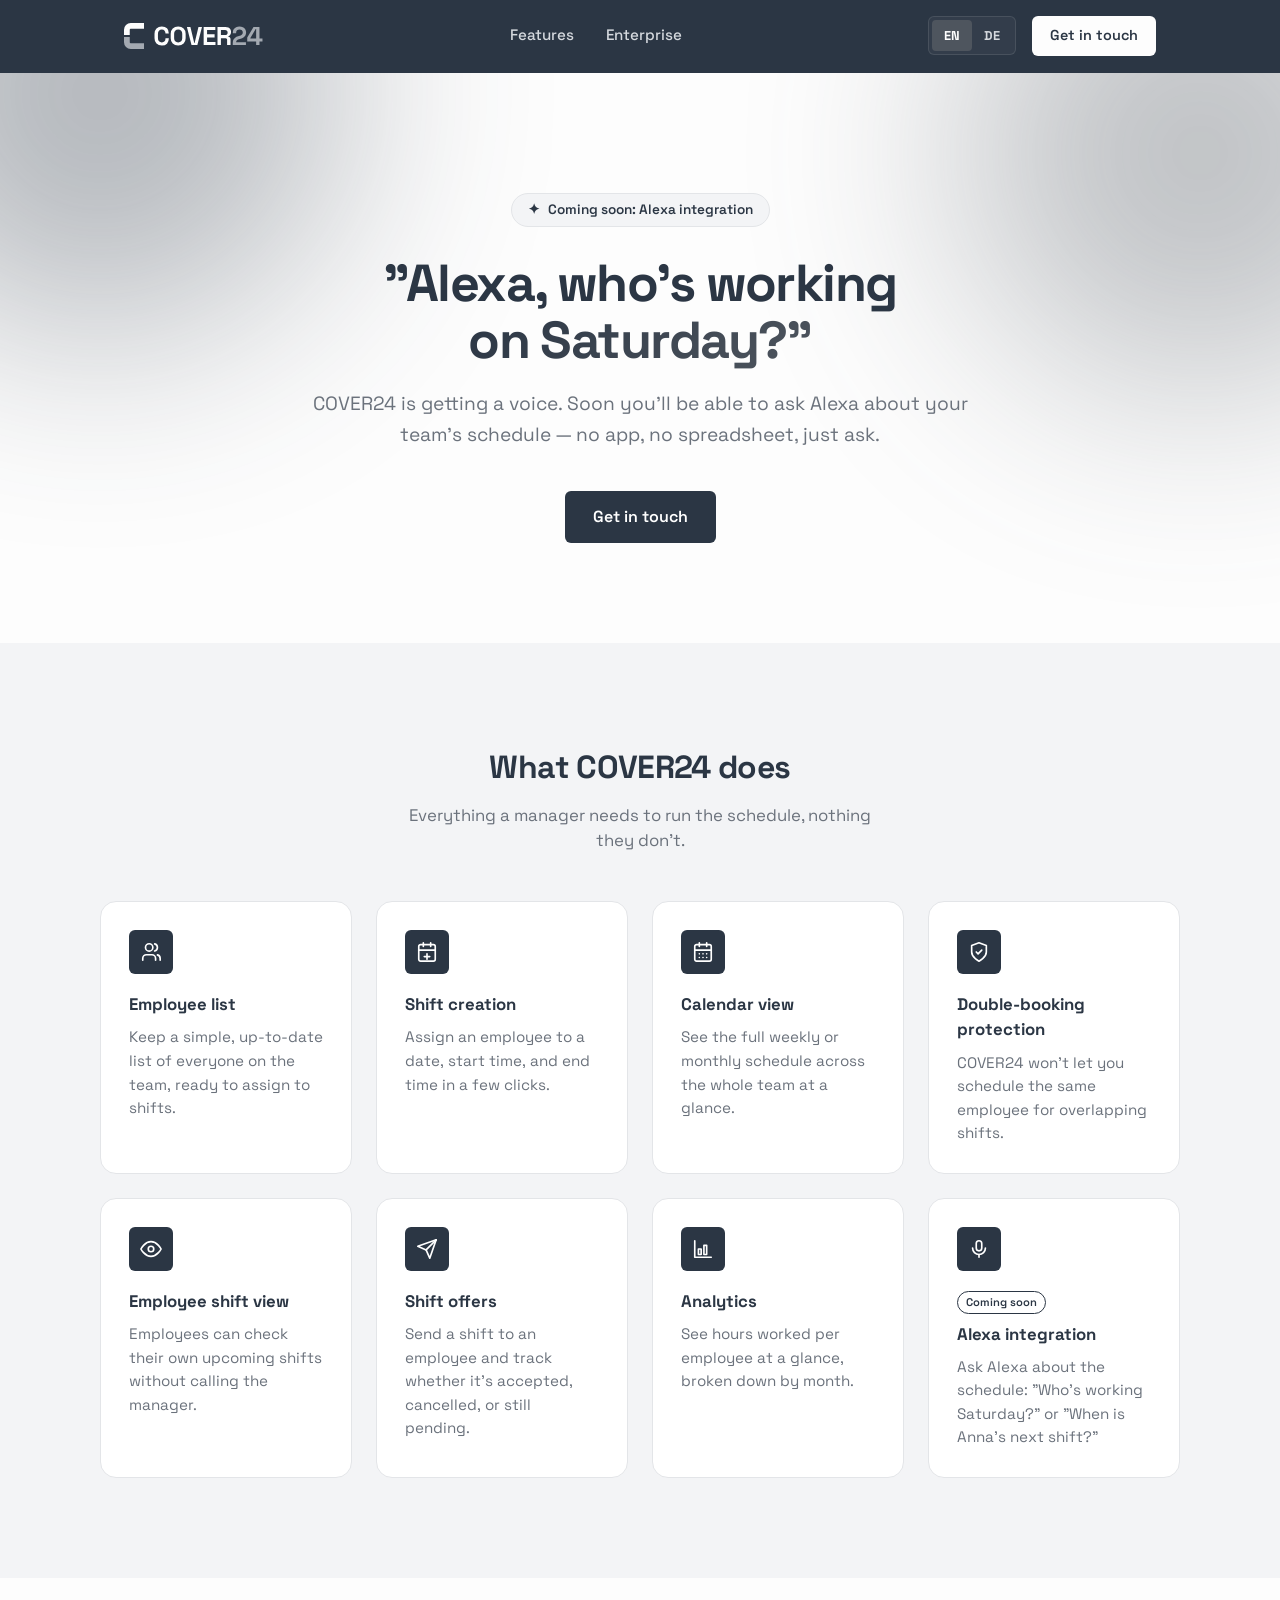
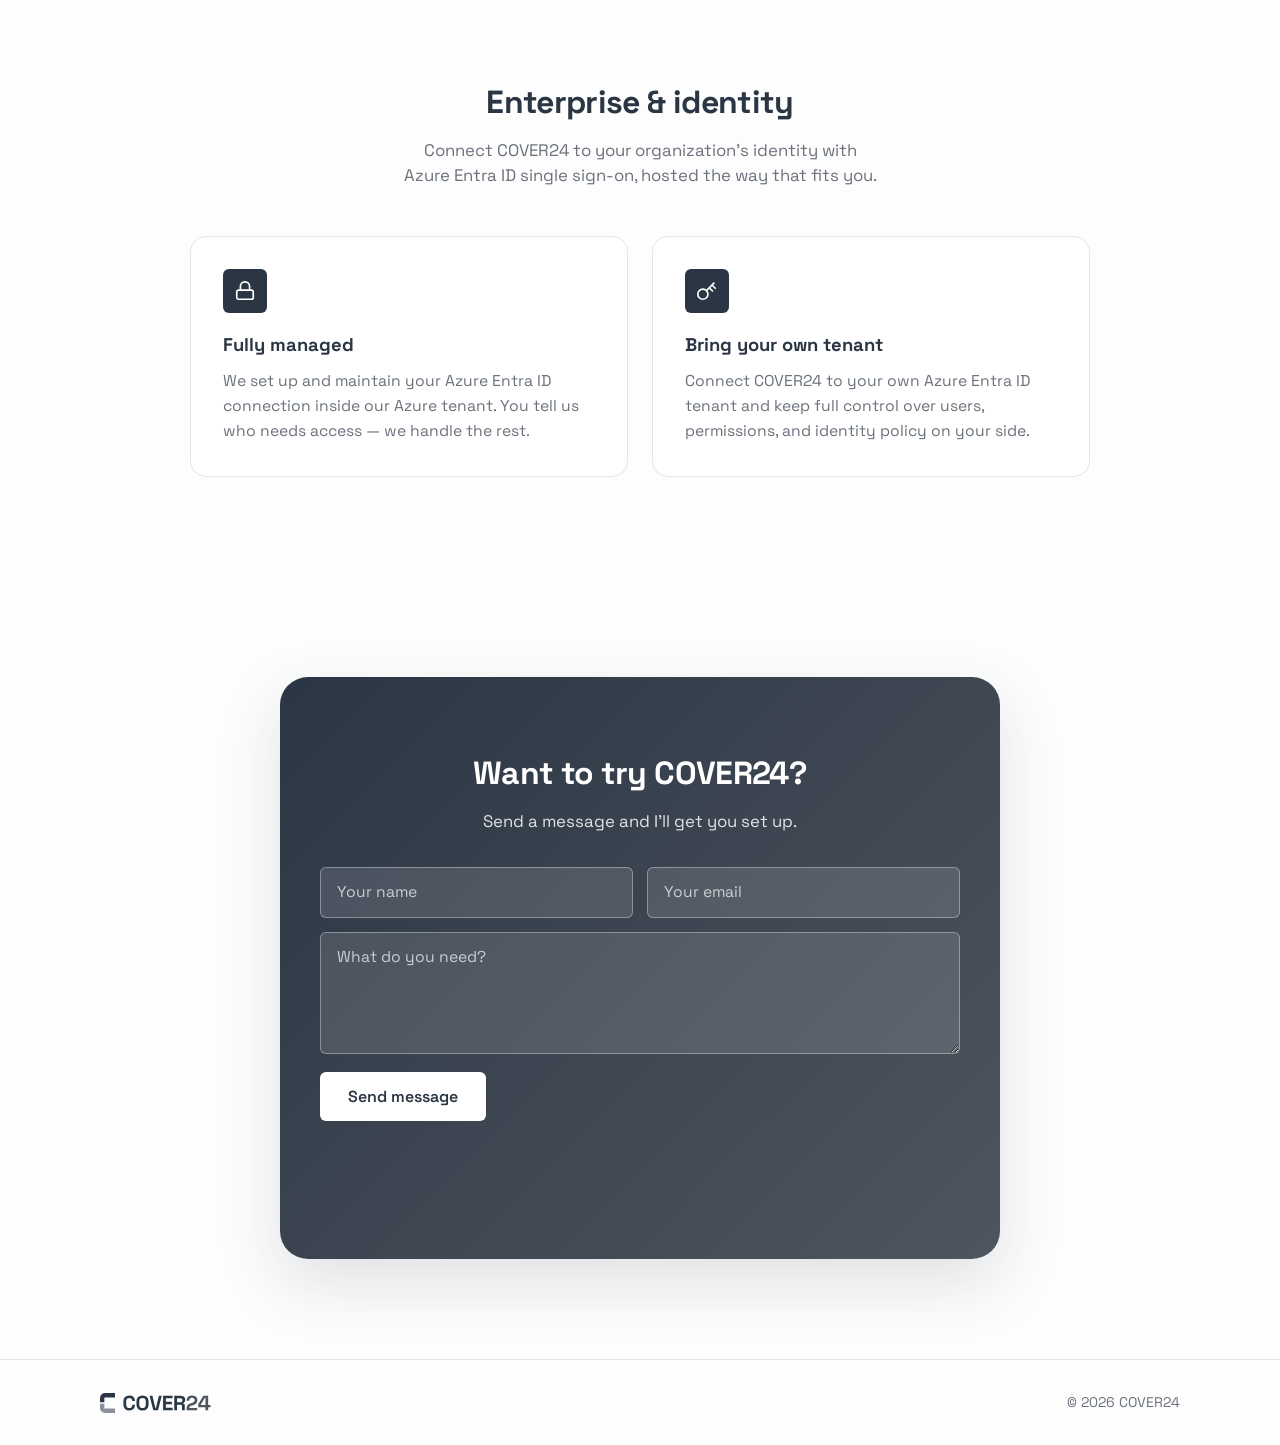
==== marketing/index.html @ 0188d280 "Refactor project name from "Cover24" to "COVER24" across documentation and marketing assets for cons" ====
<!DOCTYPE html>
<html lang="en">
<head>
  <meta charset="UTF-8" />
  <meta name="viewport" content="width=device-width, initial-scale=1.0" />
  <title>COVER24 — Simple Shift Scheduling</title>
  <meta name="description" content="COVER24 is a simple shift scheduling app for managers and their teams. Build the schedule, avoid double-bookings, and let employees see their shifts." />
  <link rel="preconnect" href="https://fonts.googleapis.com" />
  <link rel="preconnect" href="https://fonts.gstatic.com" crossorigin />
  <link href="https://fonts.googleapis.com/css2?family=Space+Grotesk:wght@400;500;600;700&display=swap" rel="stylesheet" />
  <link rel="stylesheet" href="styles.css" />
  <link rel="icon" type="image/svg+xml" href="cover24-c-tile.svg" />
</head>
<body>

  <header class="nav" id="nav">
    <div class="nav-inner">
      <span class="logo">
        <img src="cover24-c-light.svg" alt="" class="logo-mark" />
        <img src="cover24-wordmark-light.svg" alt="COVER24 logo" class="logo-img logo-full" />
      </span>
      <nav class="nav-links">
        <a class="nav-link" href="#features" data-i18n="nav_features">Features</a>
        <a class="nav-link" href="#enterprise" data-i18n="nav_enterprise">Enterprise</a>
      </nav>
      <div class="nav-right">
        <div class="lang-switch" role="group" aria-label="Language">
          <button type="button" class="lang-btn" data-lang="en">EN</button>
          <button type="button" class="lang-btn" data-lang="de">DE</button>
        </div>
        <a class="nav-cta" href="#contact" data-i18n="nav_cta">Get in touch</a>
      </div>
      <button type="button" class="menu-toggle" id="menu-toggle" aria-label="Open menu" aria-controls="side-nav" aria-expanded="false">
        <svg viewBox="0 0 24 24" fill="none" stroke-width="2" stroke-linecap="round"><path d="M4 7h16M4 12h16M4 17h16"/></svg>
      </button>
    </div>
  </header>

  <div class="side-nav-backdrop" id="side-nav-backdrop" hidden></div>
  <aside class="side-nav" id="side-nav" aria-label="Menu" aria-hidden="true">
    <div class="side-nav-header">
      <span class="logo">
        <img src="cover24-c-light.svg" alt="" class="logo-mark" />
        <img src="cover24-wordmark-light.svg" alt="COVER24" class="side-nav-logo" />
      </span>
      <button type="button" class="menu-close" id="menu-close" aria-label="Close menu">
        <svg viewBox="0 0 24 24" fill="none" stroke-width="2" stroke-linecap="round"><path d="M6 6l12 12M18 6L6 18"/></svg>
      </button>
    </div>
    <nav class="side-nav-links">
      <a class="side-nav-link" href="#features" data-i18n="nav_features">Features</a>
      <a class="side-nav-link" href="#enterprise" data-i18n="nav_enterprise">Enterprise</a>
    </nav>
    <div class="side-nav-footer">
      <div class="lang-switch" role="group" aria-label="Language">
        <button type="button" class="lang-btn" data-lang="en">EN</button>
        <button type="button" class="lang-btn" data-lang="de">DE</button>
      </div>
      <a class="nav-cta side-nav-cta" href="#contact" data-i18n="nav_cta">Get in touch</a>
    </div>
  </aside>

  <main>
    <section class="hero">
      <div class="hero-inner">
        <span class="eyebrow">✦ <span data-i18n="eyebrow">Coming soon: Alexa integration</span></span>
        <h1>
          <span data-i18n="hero_title_line1">"Alexa, who's working</span><br />
          <span class="hero-gradient-text" data-i18n="hero_title_line2">on Saturday?"</span>
        </h1>
        <p class="hero-sub" data-i18n="hero_sub">
          COVER24 is getting a voice. Soon you'll be able to ask Alexa about your
          team's schedule — no app, no spreadsheet, just ask.
        </p>
        <div class="hero-actions">
          <a class="btn-primary" href="#contact" data-i18n="hero_cta_primary">Get in touch</a>
        </div>
      </div>
    </section>

    <section class="features" id="features">
      <div class="features-inner">
        <h2 data-i18n="features_title">What COVER24 does</h2>
        <p class="section-sub" data-i18n="features_sub">Everything a manager needs to run the schedule, nothing they don't.</p>
        <div class="feature-grid">
          <div class="feature-card">
            <div class="feature-icon">
              <svg viewBox="0 0 24 24" fill="none" stroke-width="1.8" stroke-linecap="round" stroke-linejoin="round"><path d="M17 21v-2a4 4 0 0 0-4-4H7a4 4 0 0 0-4 4v2"/><circle cx="10" cy="7" r="4"/><path d="M22 21v-2a4 4 0 0 0-3-3.87"/><path d="M16 3.13a4 4 0 0 1 0 7.75"/></svg>
            </div>
            <h3 data-i18n="feature1_title">Employee list</h3>
            <p data-i18n="feature1_desc">Keep a simple, up-to-date list of everyone on the team, ready to assign to shifts.</p>
          </div>
          <div class="feature-card">
            <div class="feature-icon">
              <svg viewBox="0 0 24 24" fill="none" stroke-width="1.8" stroke-linecap="round" stroke-linejoin="round"><rect x="3" y="4" width="18" height="18" rx="2"/><path d="M16 2v4M8 2v4M3 10h18M12 14v6M9 17h6"/></svg>
            </div>
            <h3 data-i18n="feature2_title">Shift creation</h3>
            <p data-i18n="feature2_desc">Assign an employee to a date, start time, and end time in a few clicks.</p>
          </div>
          <div class="feature-card">
            <div class="feature-icon">
              <svg viewBox="0 0 24 24" fill="none" stroke-width="1.8" stroke-linecap="round" stroke-linejoin="round"><rect x="3" y="4" width="18" height="18" rx="2"/><path d="M16 2v4M8 2v4M3 10h18M8 14h.01M12 14h.01M16 14h.01M8 18h.01M12 18h.01M16 18h.01"/></svg>
            </div>
            <h3 data-i18n="feature3_title">Calendar view</h3>
            <p data-i18n="feature3_desc">See the full weekly or monthly schedule across the whole team at a glance.</p>
          </div>
          <div class="feature-card">
            <div class="feature-icon">
              <svg viewBox="0 0 24 24" fill="none" stroke-width="1.8" stroke-linecap="round" stroke-linejoin="round"><path d="M12 22s8-4 8-10V5l-8-3-8 3v7c0 6 8 10 8 10Z"/><path d="m9 12 2 2 4-4"/></svg>
            </div>
            <h3 data-i18n="feature4_title">Double-booking protection</h3>
            <p data-i18n="feature4_desc">COVER24 won't let you schedule the same employee for overlapping shifts.</p>
          </div>
          <div class="feature-card">
            <div class="feature-icon">
              <svg viewBox="0 0 24 24" fill="none" stroke-width="1.8" stroke-linecap="round" stroke-linejoin="round"><path d="M1 12s4-8 11-8 11 8 11 8-4 8-11 8-11-8-11-8Z"/><circle cx="12" cy="12" r="3"/></svg>
            </div>
            <h3 data-i18n="feature5_title">Employee shift view</h3>
            <p data-i18n="feature5_desc">Employees can check their own upcoming shifts without calling the manager.</p>
          </div>
          <div class="feature-card">
            <div class="feature-icon">
              <svg viewBox="0 0 24 24" fill="none" stroke-width="1.8" stroke-linecap="round" stroke-linejoin="round"><path d="m22 2-7 20-4-9-9-4Z"/><path d="M22 2 11 13"/></svg>
            </div>
            <h3 data-i18n="feature6_title">Shift offers</h3>
            <p data-i18n="feature6_desc">Send a shift to an employee and track whether it's accepted, cancelled, or still pending.</p>
          </div>
          <div class="feature-card">
            <div class="feature-icon">
              <svg viewBox="0 0 24 24" fill="none" stroke-width="1.8" stroke-linecap="round" stroke-linejoin="round"><path d="M3 3v18h18"/><rect x="7" y="12" width="3" height="6"/><rect x="13" y="8" width="3" height="10"/><rect x="19" y="5" width="0" height="13"/></svg>
            </div>
            <h3 data-i18n="feature7_title">Analytics</h3>
            <p data-i18n="feature7_desc">See hours worked per employee at a glance, broken down by month.</p>
          </div>
          <div class="feature-card">
            <div class="feature-icon">
              <svg viewBox="0 0 24 24" fill="none" stroke-width="1.8" stroke-linecap="round" stroke-linejoin="round"><rect x="9" y="3" width="6" height="11" rx="3"/><path d="M5 11a7 7 0 0 0 14 0"/><path d="M12 18v3"/></svg>
            </div>
            <span class="feature-tag" data-i18n="feature_tag_soon">Coming soon</span>
            <h3 data-i18n="feature8_title">Alexa integration</h3>
            <p data-i18n="feature8_desc">Ask Alexa about the schedule: "Who's working Saturday?" or "When is Anna's next shift?"</p>
          </div>
        </div>
      </div>
    </section>

    <section class="enterprise" id="enterprise">
      <div class="enterprise-inner">
        <h2 data-i18n="enterprise_title">Enterprise & identity</h2>
        <p class="section-sub" data-i18n="enterprise_sub">Connect COVER24 to your organization's identity with Azure Entra ID single sign-on, hosted the way that fits you.</p>
        <div class="enterprise-grid">
          <div class="enterprise-card">
            <div class="feature-icon">
              <svg viewBox="0 0 24 24" fill="none" stroke-width="1.8" stroke-linecap="round" stroke-linejoin="round"><rect x="3" y="11" width="18" height="10" rx="2"/><path d="M7 11V7a5 5 0 0 1 10 0v4"/></svg>
            </div>
            <h3 data-i18n="enterprise1_title">Fully managed</h3>
            <p data-i18n="enterprise1_desc">We set up and maintain your Azure Entra ID connection inside our Azure tenant. You tell us who needs access — we handle the rest.</p>
          </div>
          <div class="enterprise-card">
            <div class="feature-icon">
              <svg viewBox="0 0 24 24" fill="none" stroke-width="1.8" stroke-linecap="round" stroke-linejoin="round"><circle cx="7.5" cy="15.5" r="5.5"/><path d="m11.5 11.5 8-8M15 9l3 3M18 6l3 3"/></svg>
            </div>
            <h3 data-i18n="enterprise2_title">Bring your own tenant</h3>
            <p data-i18n="enterprise2_desc">Connect COVER24 to your own Azure Entra ID tenant and keep full control over users, permissions, and identity policy on your side.</p>
          </div>
        </div>
      </div>
    </section>

    <section class="cta" id="contact">
      <div class="cta-inner">
        <h2 data-i18n="cta_title">Want to try COVER24?</h2>
        <p data-i18n="cta_sub">Send a message and I'll get you set up.</p>
        <form class="contact-form" id="contact-form" action="https://formspree.io/f/YOUR_FORM_ID" method="POST">
          <div class="form-row">
            <input type="text" name="name" data-i18n-placeholder="name_placeholder" placeholder="Your name" required />
            <input type="email" name="email" data-i18n-placeholder="email_placeholder" placeholder="Your email" required />
          </div>
          <textarea name="message" data-i18n-placeholder="message_placeholder" placeholder="What do you need?" rows="4" required></textarea>
          <input type="text" name="_gotcha" style="display:none" tabindex="-1" autocomplete="off" />
          <button type="submit" class="btn-primary" data-i18n="form_submit">Send message</button>
          <p class="form-status" id="form-status" role="status"></p>
        </form>
      </div>
    </section>
  </main>

  <footer class="footer">
    <div class="footer-inner">
      <span class="footer-logo"><img src="cover24-c-dark.svg" alt="" class="logo-mark" /><img src="cover24-wordmark.svg" alt="COVER24" /></span>
      <span>&copy; 2026 COVER24</span>
    </div>
  </footer>

  <script>
    const translations = {
      en: {
        eyebrow: "Coming soon: Alexa integration",
        nav_features: "Features",
        nav_enterprise: "Enterprise",
        nav_cta: "Get in touch",
        hero_title_line1: "\"Alexa, who's working",
        hero_title_line2: "on Saturday?\"",
        hero_sub: "COVER24 is getting a voice. Soon you'll be able to ask Alexa about your team's schedule — no app, no spreadsheet, just ask.",
        hero_cta_primary: "Get in touch",
        features_title: "What COVER24 does",
        features_sub: "Everything a manager needs to run the schedule, nothing they don't.",
        feature1_title: "Employee list",
        feature1_desc: "Keep a simple, up-to-date list of everyone on the team, ready to assign to shifts.",
        feature2_title: "Shift creation",
        feature2_desc: "Assign an employee to a date, start time, and end time in a few clicks.",
        feature3_title: "Calendar view",
        feature3_desc: "See the full weekly or monthly schedule across the whole team at a glance.",
        feature4_title: "Double-booking protection",
        feature4_desc: "COVER24 won't let you schedule the same employee for overlapping shifts.",
        feature5_title: "Employee shift view",
        feature5_desc: "Employees can check their own upcoming shifts without calling the manager.",
        feature6_title: "Shift offers",
        feature6_desc: "Send a shift to an employee and track whether it's accepted, cancelled, or still pending.",
        feature7_title: "Analytics",
        feature7_desc: "See hours worked per employee at a glance, broken down by month.",
        feature8_title: "Alexa integration",
        feature8_desc: "Ask Alexa about the schedule: \"Who's working Saturday?\" or \"When is Anna's next shift?\"",
        feature_tag_soon: "Coming soon",
        enterprise_title: "Enterprise & identity",
        enterprise_sub: "Connect COVER24 to your organization's identity with Azure Entra ID single sign-on, hosted the way that fits you.",
        enterprise1_title: "Fully managed",
        enterprise1_desc: "We set up and maintain your Azure Entra ID connection inside our Azure tenant. You tell us who needs access — we handle the rest.",
        enterprise2_title: "Bring your own tenant",
        enterprise2_desc: "Connect COVER24 to your own Azure Entra ID tenant and keep full control over users, permissions, and identity policy on your side.",
        cta_title: "Want to try COVER24?",
        cta_sub: "Send a message and I'll get you set up.",
        name_placeholder: "Your name",
        email_placeholder: "Your email",
        message_placeholder: "What do you need?",
        form_submit: "Send message",
        form_sending: "Sending…",
        form_thanks: "Thanks! I'll get back to you soon.",
        form_error: "Something went wrong — please email ulrichroessler@yahoo.com directly.",
      },
      de: {
        eyebrow: "Demnächst: Alexa-Integration",
        nav_features: "Funktionen",
        nav_enterprise: "Unternehmen",
        nav_cta: "Kontakt aufnehmen",
        hero_title_line1: "„Alexa, wer arbeitet",
        hero_title_line2: "am Samstag?“",
        hero_sub: "COVER24 bekommt eine Stimme. Bald kannst du Alexa einfach nach dem Dienstplan deines Teams fragen – ohne App, ohne Tabelle.",
        hero_cta_primary: "Kontakt aufnehmen",
        features_title: "Was COVER24 kann",
        features_sub: "Alles, was ein Manager für die Planung braucht, nicht mehr.",
        feature1_title: "Mitarbeiterliste",
        feature1_desc: "Eine einfache, aktuelle Liste aller Teammitglieder, bereit für die Schichtzuweisung.",
        feature2_title: "Schichten erstellen",
        feature2_desc: "Mitarbeitende in wenigen Klicks einem Datum sowie einer Start- und Endzeit zuweisen.",
        feature3_title: "Kalenderansicht",
        feature3_desc: "Den gesamten Wochen- oder Monatsplan für das ganze Team auf einen Blick sehen.",
        feature4_title: "Schutz vor Doppelbuchung",
        feature4_desc: "COVER24 verhindert, dass dieselbe Person für sich überschneidende Schichten eingeplant wird.",
        feature5_title: "Schichtansicht für Mitarbeitende",
        feature5_desc: "Mitarbeitende sehen ihre eigenen anstehenden Schichten, ohne beim Manager nachzufragen.",
        feature6_title: "Schichtangebote",
        feature6_desc: "Eine Schicht an eine Mitarbeiterin oder einen Mitarbeiter senden und den Status verfolgen: angenommen, storniert oder offen.",
        feature7_title: "Auswertungen",
        feature7_desc: "Geleistete Stunden pro Mitarbeitendem auf einen Blick, aufgeschlüsselt nach Monat.",
        feature8_title: "Alexa-Integration",
        feature8_desc: "Frag Alexa nach dem Dienstplan: „Wer arbeitet am Samstag?“ oder „Wann ist Annas nächste Schicht?“",
        feature_tag_soon: "Demnächst",
        enterprise_title: "Unternehmen & Identität",
        enterprise_sub: "COVER24 per Azure Entra ID Single Sign-on mit der Identität Ihres Unternehmens verbinden — gehostet, wie es zu Ihnen passt.",
        enterprise1_title: "Vollständig verwaltet",
        enterprise1_desc: "Wir richten Ihre Azure-Entra-ID-Verbindung in unserem Azure-Tenant ein und pflegen sie. Sie sagen uns, wer Zugriff braucht — wir übernehmen den Rest.",
        enterprise2_title: "Eigenen Tenant nutzen",
        enterprise2_desc: "COVER24 mit Ihrem eigenen Azure-Entra-ID-Tenant verbinden und die volle Kontrolle über Benutzer, Berechtigungen und Identitätsrichtlinien behalten.",
        cta_title: "COVER24 ausprobieren?",
        cta_sub: "Schreiben Sie eine Nachricht, ich melde mich bei Ihnen.",
        name_placeholder: "Ihr Name",
        email_placeholder: "Ihre E-Mail-Adresse",
        message_placeholder: "Was benötigen Sie?",
        form_submit: "Nachricht senden",
        form_sending: "Wird gesendet…",
        form_thanks: "Danke! Ich melde mich bald bei Ihnen.",
        form_error: "Etwas ist schiefgelaufen — bitte schreiben Sie direkt an ulrichroessler@yahoo.com.",
      },
    };

    let currentLang = localStorage.getItem('cover24-lang') || (navigator.language.startsWith('de') ? 'de' : 'en');

    function applyLanguage(lang) {
      currentLang = lang;
      document.documentElement.lang = lang;
      localStorage.setItem('cover24-lang', lang);

      document.querySelectorAll('[data-i18n]').forEach((el) => {
        const key = el.getAttribute('data-i18n');
        if (translations[lang][key] !== undefined) {
          el.textContent = translations[lang][key];
        }
      });

      document.querySelectorAll('[data-i18n-placeholder]').forEach((el) => {
        const key = el.getAttribute('data-i18n-placeholder');
        if (translations[lang][key] !== undefined) {
          el.setAttribute('placeholder', translations[lang][key]);
        }
      });

      document.querySelectorAll('.lang-btn').forEach((btn) => {
        btn.classList.toggle('active', btn.getAttribute('data-lang') === lang);
      });

      formStatus.textContent = '';
    }

    document.querySelectorAll('.lang-btn').forEach((btn) => {
      btn.addEventListener('click', () => applyLanguage(btn.getAttribute('data-lang')));
    });

    const contactForm = document.getElementById('contact-form');
    const formStatus = document.getElementById('form-status');
    contactForm.addEventListener('submit', async (e) => {
      e.preventDefault();
      formStatus.textContent = translations[currentLang].form_sending;
      try {
        const response = await fetch(contactForm.action, {
          method: 'POST',
          body: new FormData(contactForm),
          headers: { Accept: 'application/json' },
        });
        if (response.ok) {
          formStatus.textContent = translations[currentLang].form_thanks;
          contactForm.reset();
        } else {
          formStatus.textContent = translations[currentLang].form_error;
        }
      } catch (err) {
        formStatus.textContent = translations[currentLang].form_error;
      }
    });

    const menuToggle = document.getElementById('menu-toggle');
    const sideNav = document.getElementById('side-nav');
    const sideNavBackdrop = document.getElementById('side-nav-backdrop');

    function setMenuOpen(open) {
      sideNav.classList.toggle('open', open);
      sideNav.setAttribute('aria-hidden', String(!open));
      sideNavBackdrop.hidden = !open;
      menuToggle.setAttribute('aria-expanded', String(open));
      document.body.classList.toggle('menu-open', open);
    }

    menuToggle.addEventListener('click', () => setMenuOpen(true));
    document.getElementById('menu-close').addEventListener('click', () => setMenuOpen(false));
    sideNavBackdrop.addEventListener('click', () => setMenuOpen(false));
    sideNav.querySelectorAll('a').forEach((link) => link.addEventListener('click', () => setMenuOpen(false)));
    document.addEventListener('keydown', (e) => {
      if (e.key === 'Escape') setMenuOpen(false);
    });
    window.matchMedia('(min-width: 641px)').addEventListener('change', (e) => {
      if (e.matches) setMenuOpen(false);
    });

    const nav = document.getElementById('nav');
    window.addEventListener('scroll', () => {
      nav.classList.toggle('scrolled', window.scrollY > 8);
    }, { passive: true });

    const revealTargets = document.querySelectorAll('.feature-card');
    if ('IntersectionObserver' in window) {
      const observer = new IntersectionObserver((entries) => {
        entries.forEach((entry) => {
          if (entry.isIntersecting) {
            entry.target.classList.add('in-view');
            observer.unobserve(entry.target);
          }
        });
      }, { threshold: 0.15 });
      revealTargets.forEach((el) => observer.observe(el));
    } else {
      revealTargets.forEach((el) => el.classList.add('in-view'));
    }

    applyLanguage(currentLang);
  </script>

</body>
</html>
---- marketing/styles.css ----
:root {
  --bg: #fdfdfd;
  --bg-alt: #f3f4f6;
  --surface: #ffffff;
  --text: #2b3644;
  --text-muted: #6b727c;
  --border: #e3e5e8;
  --accent-1: #2b3644;
  --accent-2: #4e555e;
  --accent-gradient: linear-gradient(135deg, var(--accent-1), var(--accent-2));
  --accent-solid: #2b3644;
  --shadow-sm: 0 1px 2px rgba(43, 54, 68, 0.06);
  --shadow-md: 0 8px 24px rgba(43, 54, 68, 0.08);
  --shadow-lg: 0 24px 64px rgba(43, 54, 68, 0.14);
}

@media (prefers-color-scheme: dark) {
  :root {
    --bg: #161c24;
    --bg-alt: #1d2530;
    --surface: #232c38;
    --text: #f3f4f6;
    --text-muted: #a3a9b1;
    --border: #2f3946;
    --accent-1: #fdfdfd;
    --accent-2: #a3a9b1;
    --accent-solid: #cbd0d6;
    --shadow-sm: 0 1px 2px rgba(0, 0, 0, 0.3);
    --shadow-md: 0 8px 24px rgba(0, 0, 0, 0.35);
    --shadow-lg: 0 24px 64px rgba(0, 0, 0, 0.5);
  }
}

* {
  box-sizing: border-box;
}

html {
  scroll-behavior: smooth;
}

body {
  margin: 0;
  background: var(--bg);
  color: var(--text);
  font-family: "Space Grotesk", -apple-system, BlinkMacSystemFont, "Segoe UI", Roboto, Helvetica, Arial, sans-serif;
  line-height: 1.5;
  -webkit-font-smoothing: antialiased;
}

a {
  color: inherit;
}

img {
  max-width: 100%;
}

/* Nav */

.nav {
  position: sticky;
  top: 0;
  z-index: 20;
  background: #2b3644;
  border-bottom: 1px solid transparent;
  transition: border-color 0.2s ease, box-shadow 0.2s ease;
}

.nav.scrolled {
  border-bottom-color: rgba(255, 255, 255, 0.08);
  box-shadow: var(--shadow-md);
}

.nav-inner {
  max-width: 1080px;
  margin: 0 auto;
  padding: 16px 24px;
  display: flex;
  align-items: center;
  justify-content: space-between;
}

.logo {
  display: flex;
  align-items: center;
  gap: 10px;
  font-weight: 700;
  font-size: 1.25rem;
  letter-spacing: -0.02em;
}

.logo-img {
  height: 32px;
  width: auto;
}

.logo-full {
  height: 20px;
}

.logo-mark {
  height: 26px;
  width: auto;
}

.nav-links {
  display: flex;
  align-items: center;
  gap: 32px;
}

.nav-link {
  text-decoration: none;
  font-size: 0.95rem;
  font-weight: 500;
  color: #d5d9de;
  transition: color 0.15s ease;
}

.nav-link:hover {
  color: #fff;
}

.nav-right {
  display: flex;
  align-items: center;
  gap: 16px;
}

.lang-switch {
  display: flex;
  align-items: center;
  background: rgba(255, 255, 255, 0.04);
  border: 1px solid rgba(255, 255, 255, 0.1);
  border-radius: 6px;
  padding: 3px;
}

.lang-btn {
  border: none;
  background: transparent;
  color: #d5d9de;
  font: inherit;
  font-size: 0.8rem;
  font-weight: 700;
  padding: 6px 12px;
  border-radius: 4px;
  cursor: pointer;
  transition: background 0.15s ease, color 0.15s ease;
}

.lang-btn.active {
  background: #4e555e;
  color: #fff;
}

.nav-cta {
  text-decoration: none;
  font-weight: 600;
  font-size: 0.9rem;
  padding: 9px 18px;
  border-radius: 6px;
  background: #fdfdfd;
  color: #2b3644;
  transition: background 0.15s ease;
  white-space: nowrap;
}

.nav-cta:hover {
  background: #e3e5e8;
}

/* Buttons */

.btn-primary {
  display: inline-flex;
  align-items: center;
  gap: 8px;
  background: #2b3644;
  color: #fff;
  text-decoration: none;
  font-weight: 600;
  font-size: 1rem;
  padding: 14px 28px;
  border-radius: 6px;
  transition: background 0.15s ease;
}

.btn-primary:hover {
  background: #1f2833;
}

/* Hero */

.hero {
  position: relative;
  padding: 120px 24px 100px;
  text-align: center;
  overflow: hidden;
}

.hero::before,
.hero::after {
  content: "";
  position: absolute;
  width: 480px;
  height: 480px;
  border-radius: 50%;
  filter: blur(110px);
  opacity: 0.35;
  z-index: -1;
}

.hero::before {
  background: var(--accent-1);
  top: -220px;
  left: -140px;
}

.hero::after {
  background: var(--accent-2);
  top: -160px;
  right: -160px;
}

.hero-inner {
  max-width: 680px;
  margin: 0 auto;
}

.eyebrow {
  display: inline-flex;
  align-items: center;
  gap: 8px;
  font-size: 0.85rem;
  font-weight: 600;
  color: var(--accent-solid);
  background: var(--bg-alt);
  border: 1px solid var(--border);
  padding: 6px 16px;
  border-radius: 999px;
  margin-bottom: 28px;
}

.hero h1 {
  font-size: 3.25rem;
  line-height: 1.1;
  letter-spacing: -0.03em;
  margin: 0 0 20px;
  font-weight: 700;
}

.hero-gradient-text {
  background: var(--accent-gradient);
  -webkit-background-clip: text;
  background-clip: text;
  color: transparent;
}

.hero-sub {
  font-size: 1.2rem;
  color: var(--text-muted);
  margin: 0 0 40px;
  line-height: 1.6;
}

.hero-actions {
  display: flex;
  align-items: center;
  justify-content: center;
  gap: 16px;
  flex-wrap: wrap;
}

/* Section shared */

section h2 {
  text-align: center;
  font-size: 2rem;
  letter-spacing: -0.02em;
  margin: 0 0 12px;
  font-weight: 700;
}

.section-sub {
  text-align: center;
  color: var(--text-muted);
  max-width: 480px;
  margin: 0 auto 48px;
  font-size: 1.05rem;
}

/* Features */

.features {
  background: var(--bg-alt);
  padding: 100px 24px;
}

.features-inner {
  max-width: 1080px;
  margin: 0 auto;
}

.feature-grid {
  display: grid;
  grid-template-columns: repeat(auto-fit, minmax(240px, 1fr));
  gap: 24px;
}

.feature-card {
  background: var(--surface);
  border: 1px solid var(--border);
  border-radius: 16px;
  padding: 28px;
  opacity: 0;
  transform: translateY(24px);
  transition: opacity 0.6s ease, transform 0.6s ease, box-shadow 0.25s ease, border-color 0.25s ease;
}

.feature-card.in-view {
  opacity: 1;
  transform: translateY(0);
}

.feature-card:hover {
  box-shadow: var(--shadow-md);
  border-color: var(--accent-solid);
}

.feature-icon {
  width: 44px;
  height: 44px;
  border-radius: 6px;
  background: #2b3644;
  display: flex;
  align-items: center;
  justify-content: center;
  margin-bottom: 18px;
}

.feature-icon svg {
  width: 22px;
  height: 22px;
  stroke: #fff;
}

.feature-card h3 {
  margin: 0 0 8px;
  font-size: 1.05rem;
  font-weight: 700;
}

.feature-tag {
  display: inline-block;
  margin-bottom: 8px;
  padding: 2px 8px;
  border: 1px solid var(--accent-solid);
  border-radius: 999px;
  color: var(--accent-solid);
  font-size: 0.7rem;
  font-weight: 600;
  white-space: nowrap;
}

.feature-card p {
  margin: 0;
  color: var(--text-muted);
  font-size: 0.95rem;
  line-height: 1.55;
}

/* Enterprise */

.enterprise {
  padding: 100px 24px;
}

.enterprise-inner {
  max-width: 900px;
  margin: 0 auto;
}

.enterprise-grid {
  display: grid;
  grid-template-columns: repeat(auto-fit, minmax(280px, 1fr));
  gap: 24px;
}

.enterprise-card {
  background: var(--surface);
  border: 1px solid var(--border);
  border-radius: 16px;
  padding: 32px;
  transition: box-shadow 0.25s ease, border-color 0.25s ease;
}

.enterprise-card:hover {
  box-shadow: var(--shadow-md);
  border-color: var(--accent-solid);
}

.enterprise-card h3 {
  margin: 0 0 10px;
  font-size: 1.15rem;
  font-weight: 700;
}

.enterprise-card p {
  margin: 0;
  color: var(--text-muted);
  font-size: 0.98rem;
  line-height: 1.6;
}

/* CTA */

.cta {
  padding: 100px 24px;
}

.cta-inner {
  max-width: 720px;
  margin: 0 auto;
  text-align: center;
  background: var(--accent-gradient);
  border-radius: 28px;
  padding: 72px 40px;
  box-shadow: var(--shadow-lg);
}

.cta h2 {
  color: #fff;
  margin: 0 0 12px;
}

.cta p {
  color: rgba(255, 255, 255, 0.85);
  margin: 0 0 32px;
  font-size: 1.05rem;
}

.cta .btn-primary {
  background: #fff;
  color: #2b3644;
}

.cta .btn-primary:hover {
  background: #e3e5e8;
}

.contact-form {
  display: flex;
  flex-direction: column;
  gap: 14px;
  text-align: left;
}

.form-row {
  display: grid;
  grid-template-columns: 1fr 1fr;
  gap: 14px;
}

.contact-form input,
.contact-form textarea {
  width: 100%;
  font: inherit;
  font-size: 0.98rem;
  padding: 13px 16px;
  border-radius: 6px;
  border: 1px solid rgba(255, 255, 255, 0.35);
  background: rgba(255, 255, 255, 0.12);
  color: #fff;
  resize: vertical;
}

.contact-form input::placeholder,
.contact-form textarea::placeholder {
  color: rgba(255, 255, 255, 0.7);
}

.contact-form input:focus,
.contact-form textarea:focus {
  outline: none;
  border-color: #fff;
  background: rgba(255, 255, 255, 0.2);
}

.contact-form .btn-primary {
  align-self: flex-start;
  border: none;
  font-family: inherit;
  cursor: pointer;
  margin-top: 4px;
}

.form-status {
  margin: 0;
  min-height: 1.2em;
  font-size: 0.9rem;
  color: rgba(255, 255, 255, 0.9);
}

@media (max-width: 480px) {
  .form-row {
    grid-template-columns: 1fr;
  }
}

/* Footer */

.footer {
  border-top: 1px solid var(--border);
  padding: 32px 24px;
}

.footer-inner {
  max-width: 1080px;
  margin: 0 auto;
  display: flex;
  align-items: center;
  justify-content: space-between;
  gap: 16px;
  flex-wrap: wrap;
  color: var(--text-muted);
  font-size: 0.875rem;
}

.footer-logo {
  display: flex;
  align-items: center;
  gap: 8px;
  font-weight: 700;
  color: var(--text);
}

.footer-logo img {
  height: 16px;
  width: auto;
}

.footer-logo .logo-mark {
  height: 20px;
}

/* Responsive */

@media (max-width: 640px) {
  .nav-links {
    display: none;
  }

  .logo-full {
    display: none;
  }


  .hero {
    padding: 90px 20px 70px;
  }

  .hero h1 {
    font-size: 2.25rem;
  }

  .hero-sub {
    font-size: 1.05rem;
  }

  .cta-inner {
    padding: 48px 24px;
    border-radius: 20px;
  }
}

/* Reduced motion */

@media (prefers-reduced-motion: reduce) {
  html {
    scroll-behavior: auto;
  }

  .feature-card {
    opacity: 1;
    transform: none;
    transition: none;
  }
}

/* Side nav (small screens) */

.menu-toggle,
.menu-close {
  display: none;
  align-items: center;
  justify-content: center;
  width: 40px;
  height: 40px;
  padding: 0;
  border: 1px solid rgba(255, 255, 255, 0.1);
  border-radius: 6px;
  background: rgba(255, 255, 255, 0.04);
  cursor: pointer;
}

.menu-toggle svg,
.menu-close svg {
  width: 22px;
  height: 22px;
  stroke: #fdfdfd;
}

.side-nav,
.side-nav-backdrop {
  display: none;
}

@media (max-width: 640px) {
  .nav-right {
    display: none;
  }

  .menu-toggle,
  .menu-close {
    display: inline-flex;
  }

  .side-nav-backdrop {
    display: block;
    position: fixed;
    inset: 0;
    z-index: 40;
    background: rgba(31, 40, 51, 0.5);
  }

  .side-nav-backdrop[hidden] {
    display: none;
  }

  .side-nav {
    display: flex;
    flex-direction: column;
    position: fixed;
    top: 0;
    right: 0;
    bottom: 0;
    z-index: 50;
    width: min(300px, 85vw);
    padding: 16px 20px 24px;
    background: #2b3644;
    box-shadow: var(--shadow-lg);
    transform: translateX(100%);
    visibility: hidden;
    transition: transform 0.25s ease, visibility 0.25s;
  }

  .side-nav.open {
    transform: translateX(0);
    visibility: visible;
  }

  .side-nav-header {
    display: flex;
    align-items: center;
    justify-content: space-between;
    margin-bottom: 24px;
  }

  .side-nav-logo {
    height: 18px;
    width: auto;
  }

  .side-nav-links {
    display: flex;
    flex-direction: column;
  }

  .side-nav-link {
    padding: 14px 0;
    border-bottom: 1px solid rgba(255, 255, 255, 0.08);
    color: #d5d9de;
    text-decoration: none;
    font-size: 1.05rem;
    font-weight: 500;
  }

  .side-nav-link:hover {
    color: #fff;
  }

  .side-nav-footer {
    margin-top: auto;
    display: flex;
    flex-direction: column;
    align-items: flex-start;
    gap: 16px;
  }

  .side-nav-cta {
    align-self: stretch;
    text-align: center;
    padding: 12px 18px;
  }

  body.menu-open {
    overflow: hidden;
  }
}

@media (prefers-reduced-motion: reduce) {
  .side-nav {
    transition: none;
  }
}
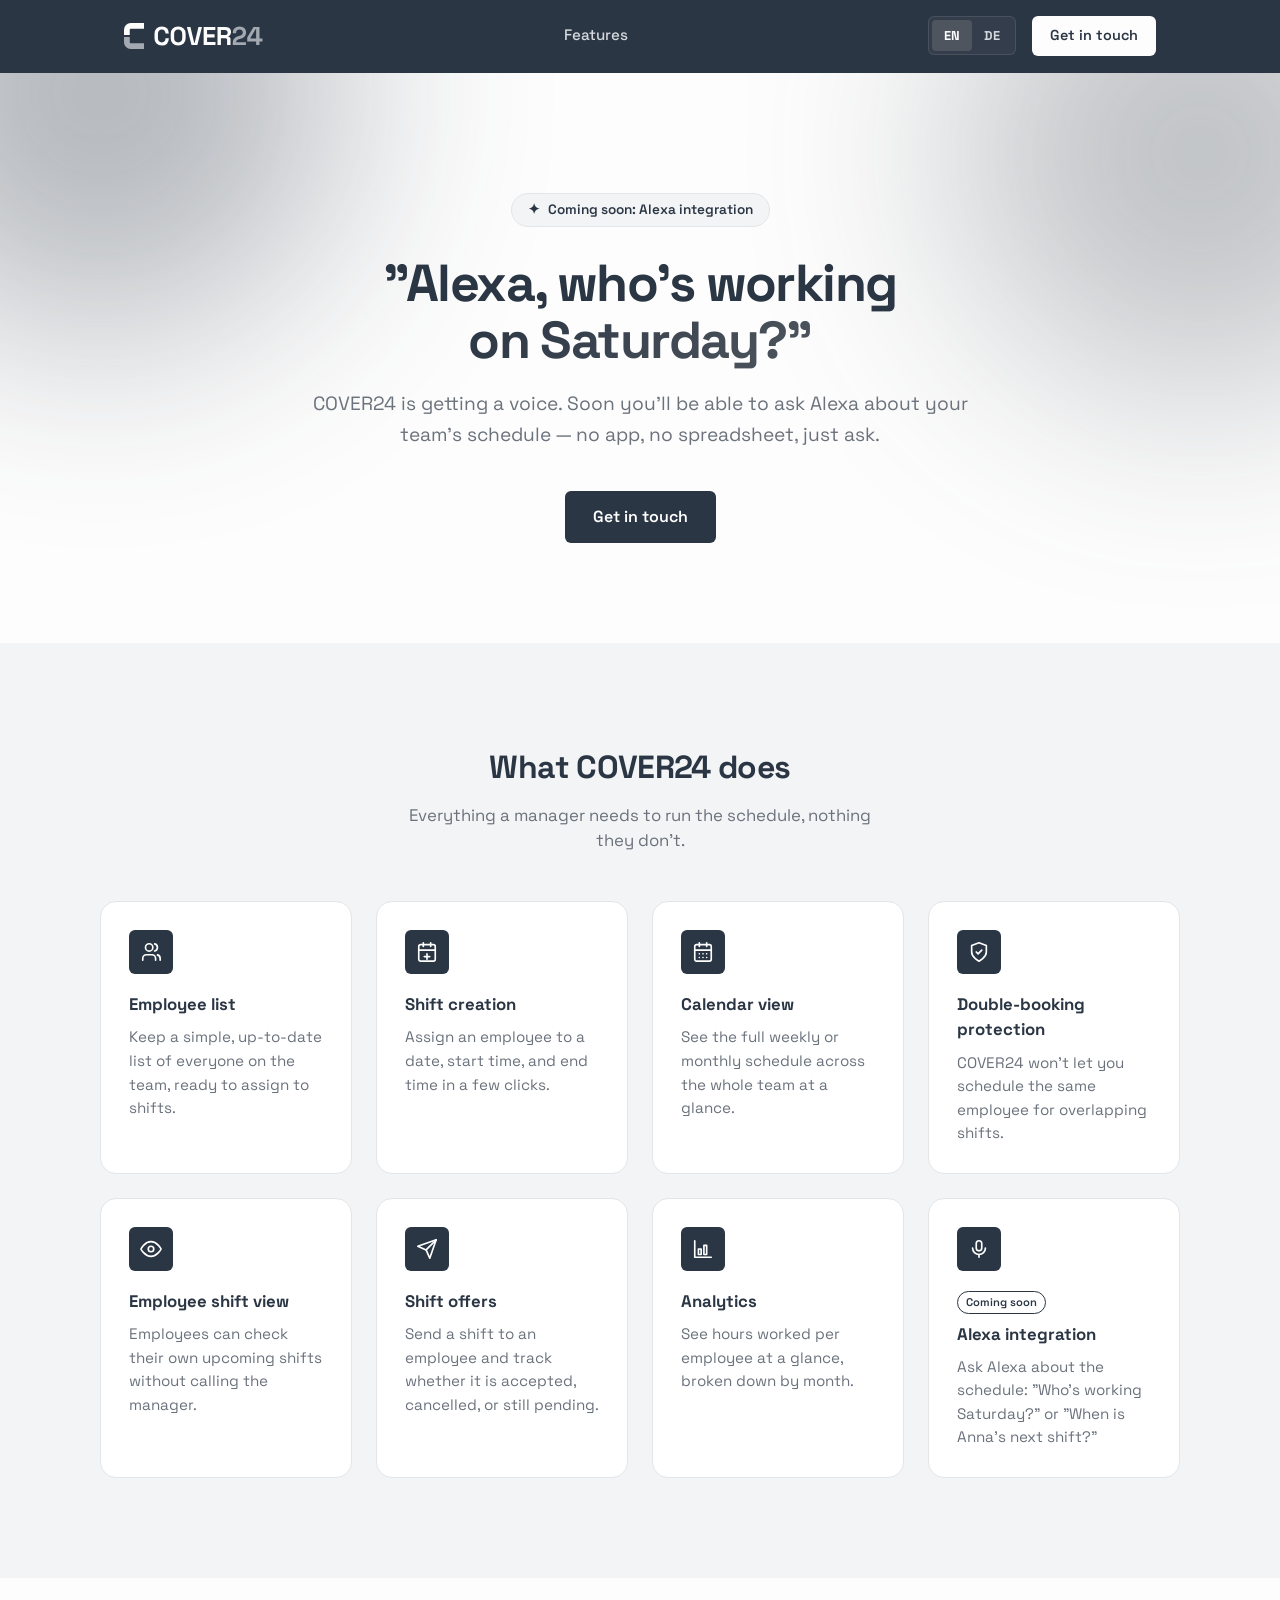
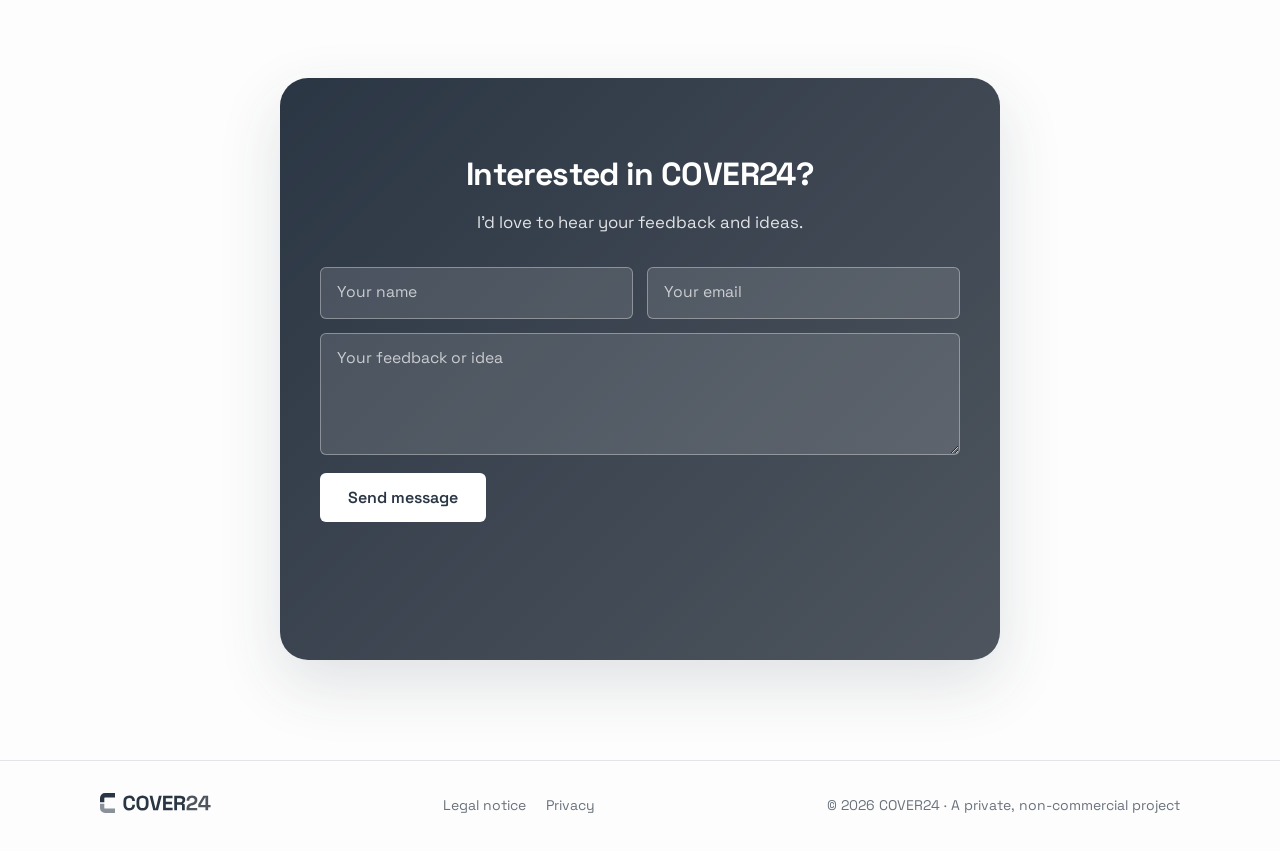
==== commit 8d5f77da: "Add legal notice and privacy policy pages for COVER24" ====
--- a/marketing/index.html
+++ b/marketing/index.html
@@ -3,13 +3,43 @@
 <head>
   <meta charset="UTF-8" />
   <meta name="viewport" content="width=device-width, initial-scale=1.0" />
-  <title>COVER24 — Simple Shift Scheduling</title>
-  <meta name="description" content="COVER24 is a simple shift scheduling app for managers and their teams. Build the schedule, avoid double-bookings, and let employees see their shifts." />
-  <link rel="preconnect" href="https://fonts.googleapis.com" />
-  <link rel="preconnect" href="https://fonts.gstatic.com" crossorigin />
-  <link href="https://fonts.googleapis.com/css2?family=Space+Grotesk:wght@400;500;600;700&display=swap" rel="stylesheet" />
+  <title>COVER24 — Simple Shift Scheduling, Soon with Alexa</title>
+  <meta name="description" content="Simple shift scheduling for managers and teams: build the schedule, avoid double-bookings, share shifts. Coming soon: ask Alexa who's working." />
   <link rel="stylesheet" href="styles.css" />
   <link rel="icon" type="image/svg+xml" href="cover24-c-tile.svg" />
+  <link rel="apple-touch-icon" href="apple-touch-icon.png" />
+  <link rel="canonical" href="https://cover24.app/" />
+  <link rel="alternate" hreflang="en" href="https://cover24.app/" />
+  <link rel="alternate" hreflang="de" href="https://cover24.app/de/" />
+  <link rel="alternate" hreflang="x-default" href="https://cover24.app/" />
+  <meta name="theme-color" content="#2b3644" />
+
+  <meta property="og:type" content="website" />
+  <meta property="og:site_name" content="COVER24" />
+  <meta property="og:locale" content="en_US" />
+  <meta property="og:locale:alternate" content="de_AT" />
+  <meta property="og:url" content="https://cover24.app/" />
+  <meta property="og:title" content="COVER24 — Simple Shift Scheduling, Soon with Alexa" />
+  <meta property="og:description" content="Build the schedule, avoid double-bookings, and let employees see their own shifts. Coming soon: ask Alexa who's working on Saturday." />
+  <meta property="og:image" content="https://cover24.app/og-image.png" />
+  <meta property="og:image:width" content="1200" />
+  <meta property="og:image:height" content="630" />
+  <meta name="twitter:card" content="summary_large_image" />
+
+  <script type="application/ld+json">
+  {
+    "@context": "https://schema.org",
+    "@type": "WebSite",
+    "name": "COVER24",
+    "url": "https://cover24.app/",
+    "inLanguage": "en",
+    "description": "A private, non-commercial project: simple shift scheduling for managers and teams, with an Amazon Alexa integration planned to ask about the schedule by voice.",
+    "author": {
+      "@type": "Person",
+      "name": "Ulrich Rößler"
+    }
+  }
+  </script>
 </head>
 <body>
 
@@ -20,15 +50,14 @@
         <img src="cover24-wordmark-light.svg" alt="COVER24 logo" class="logo-img logo-full" />
       </span>
       <nav class="nav-links">
-        <a class="nav-link" href="#features" data-i18n="nav_features">Features</a>
-        <a class="nav-link" href="#enterprise" data-i18n="nav_enterprise">Enterprise</a>
+        <a class="nav-link" href="#features">Features</a>
       </nav>
       <div class="nav-right">
-        <div class="lang-switch" role="group" aria-label="Language">
-          <button type="button" class="lang-btn" data-lang="en">EN</button>
-          <button type="button" class="lang-btn" data-lang="de">DE</button>
-        </div>
-        <a class="nav-cta" href="#contact" data-i18n="nav_cta">Get in touch</a>
+        <nav class="lang-switch" aria-label="Language">
+          <a class="lang-btn active" aria-current="page" href="./" hreflang="en" lang="en">EN</a>
+          <a class="lang-btn" href="de/" hreflang="de" lang="de">DE</a>
+        </nav>
+        <a class="nav-cta" href="#contact">Get in touch</a>
       </div>
       <button type="button" class="menu-toggle" id="menu-toggle" aria-label="Open menu" aria-controls="side-nav" aria-expanded="false">
         <svg viewBox="0 0 24 24" fill="none" stroke-width="2" stroke-linecap="round"><path d="M4 7h16M4 12h16M4 17h16"/></svg>
@@ -48,137 +77,114 @@
       </button>
     </div>
     <nav class="side-nav-links">
-      <a class="side-nav-link" href="#features" data-i18n="nav_features">Features</a>
-      <a class="side-nav-link" href="#enterprise" data-i18n="nav_enterprise">Enterprise</a>
+      <a class="side-nav-link" href="#features">Features</a>
     </nav>
     <div class="side-nav-footer">
-      <div class="lang-switch" role="group" aria-label="Language">
-        <button type="button" class="lang-btn" data-lang="en">EN</button>
-        <button type="button" class="lang-btn" data-lang="de">DE</button>
-      </div>
-      <a class="nav-cta side-nav-cta" href="#contact" data-i18n="nav_cta">Get in touch</a>
+      <nav class="lang-switch" aria-label="Language">
+        <a class="lang-btn active" aria-current="page" href="./" hreflang="en" lang="en">EN</a>
+        <a class="lang-btn" href="de/" hreflang="de" lang="de">DE</a>
+      </nav>
+      <a class="nav-cta side-nav-cta" href="#contact">Get in touch</a>
     </div>
   </aside>
 
   <main>
     <section class="hero">
       <div class="hero-inner">
-        <span class="eyebrow">✦ <span data-i18n="eyebrow">Coming soon: Alexa integration</span></span>
+        <span class="eyebrow">✦ <span>Coming soon: Alexa integration</span></span>
         <h1>
-          <span data-i18n="hero_title_line1">"Alexa, who's working</span><br />
-          <span class="hero-gradient-text" data-i18n="hero_title_line2">on Saturday?"</span>
+          <span>"Alexa, who's working</span><br />
+          <span class="hero-gradient-text">on Saturday?"</span>
         </h1>
-        <p class="hero-sub" data-i18n="hero_sub">
+        <p class="hero-sub">
           COVER24 is getting a voice. Soon you'll be able to ask Alexa about your
           team's schedule — no app, no spreadsheet, just ask.
         </p>
         <div class="hero-actions">
-          <a class="btn-primary" href="#contact" data-i18n="hero_cta_primary">Get in touch</a>
+          <a class="btn-primary" href="#contact">Get in touch</a>
         </div>
       </div>
     </section>
 
     <section class="features" id="features">
       <div class="features-inner">
-        <h2 data-i18n="features_title">What COVER24 does</h2>
-        <p class="section-sub" data-i18n="features_sub">Everything a manager needs to run the schedule, nothing they don't.</p>
+        <h2>What COVER24 does</h2>
+        <p class="section-sub">Everything a manager needs to run the schedule, nothing they don't.</p>
         <div class="feature-grid">
           <div class="feature-card">
             <div class="feature-icon">
               <svg viewBox="0 0 24 24" fill="none" stroke-width="1.8" stroke-linecap="round" stroke-linejoin="round"><path d="M17 21v-2a4 4 0 0 0-4-4H7a4 4 0 0 0-4 4v2"/><circle cx="10" cy="7" r="4"/><path d="M22 21v-2a4 4 0 0 0-3-3.87"/><path d="M16 3.13a4 4 0 0 1 0 7.75"/></svg>
             </div>
-            <h3 data-i18n="feature1_title">Employee list</h3>
-            <p data-i18n="feature1_desc">Keep a simple, up-to-date list of everyone on the team, ready to assign to shifts.</p>
+            <h3>Employee list</h3>
+            <p>Keep a simple, up-to-date list of everyone on the team, ready to assign to shifts.</p>
           </div>
           <div class="feature-card">
             <div class="feature-icon">
               <svg viewBox="0 0 24 24" fill="none" stroke-width="1.8" stroke-linecap="round" stroke-linejoin="round"><rect x="3" y="4" width="18" height="18" rx="2"/><path d="M16 2v4M8 2v4M3 10h18M12 14v6M9 17h6"/></svg>
             </div>
-            <h3 data-i18n="feature2_title">Shift creation</h3>
-            <p data-i18n="feature2_desc">Assign an employee to a date, start time, and end time in a few clicks.</p>
+            <h3>Shift creation</h3>
+            <p>Assign an employee to a date, start time, and end time in a few clicks.</p>
           </div>
           <div class="feature-card">
             <div class="feature-icon">
               <svg viewBox="0 0 24 24" fill="none" stroke-width="1.8" stroke-linecap="round" stroke-linejoin="round"><rect x="3" y="4" width="18" height="18" rx="2"/><path d="M16 2v4M8 2v4M3 10h18M8 14h.01M12 14h.01M16 14h.01M8 18h.01M12 18h.01M16 18h.01"/></svg>
             </div>
-            <h3 data-i18n="feature3_title">Calendar view</h3>
-            <p data-i18n="feature3_desc">See the full weekly or monthly schedule across the whole team at a glance.</p>
+            <h3>Calendar view</h3>
+            <p>See the full weekly or monthly schedule across the whole team at a glance.</p>
           </div>
           <div class="feature-card">
             <div class="feature-icon">
               <svg viewBox="0 0 24 24" fill="none" stroke-width="1.8" stroke-linecap="round" stroke-linejoin="round"><path d="M12 22s8-4 8-10V5l-8-3-8 3v7c0 6 8 10 8 10Z"/><path d="m9 12 2 2 4-4"/></svg>
             </div>
-            <h3 data-i18n="feature4_title">Double-booking protection</h3>
-            <p data-i18n="feature4_desc">COVER24 won't let you schedule the same employee for overlapping shifts.</p>
+            <h3>Double-booking protection</h3>
+            <p>COVER24 won't let you schedule the same employee for overlapping shifts.</p>
           </div>
           <div class="feature-card">
             <div class="feature-icon">
               <svg viewBox="0 0 24 24" fill="none" stroke-width="1.8" stroke-linecap="round" stroke-linejoin="round"><path d="M1 12s4-8 11-8 11 8 11 8-4 8-11 8-11-8-11-8Z"/><circle cx="12" cy="12" r="3"/></svg>
             </div>
-            <h3 data-i18n="feature5_title">Employee shift view</h3>
-            <p data-i18n="feature5_desc">Employees can check their own upcoming shifts without calling the manager.</p>
+            <h3>Employee shift view</h3>
+            <p>Employees can check their own upcoming shifts without calling the manager.</p>
           </div>
           <div class="feature-card">
             <div class="feature-icon">
               <svg viewBox="0 0 24 24" fill="none" stroke-width="1.8" stroke-linecap="round" stroke-linejoin="round"><path d="m22 2-7 20-4-9-9-4Z"/><path d="M22 2 11 13"/></svg>
             </div>
-            <h3 data-i18n="feature6_title">Shift offers</h3>
-            <p data-i18n="feature6_desc">Send a shift to an employee and track whether it's accepted, cancelled, or still pending.</p>
+            <h3>Shift offers</h3>
+            <p>Send a shift to an employee and track whether it is accepted, cancelled, or still pending.</p>
           </div>
           <div class="feature-card">
             <div class="feature-icon">
               <svg viewBox="0 0 24 24" fill="none" stroke-width="1.8" stroke-linecap="round" stroke-linejoin="round"><path d="M3 3v18h18"/><rect x="7" y="12" width="3" height="6"/><rect x="13" y="8" width="3" height="10"/><rect x="19" y="5" width="0" height="13"/></svg>
             </div>
-            <h3 data-i18n="feature7_title">Analytics</h3>
-            <p data-i18n="feature7_desc">See hours worked per employee at a glance, broken down by month.</p>
+            <h3>Analytics</h3>
+            <p>See hours worked per employee at a glance, broken down by month.</p>
           </div>
           <div class="feature-card">
             <div class="feature-icon">
               <svg viewBox="0 0 24 24" fill="none" stroke-width="1.8" stroke-linecap="round" stroke-linejoin="round"><rect x="9" y="3" width="6" height="11" rx="3"/><path d="M5 11a7 7 0 0 0 14 0"/><path d="M12 18v3"/></svg>
             </div>
-            <span class="feature-tag" data-i18n="feature_tag_soon">Coming soon</span>
-            <h3 data-i18n="feature8_title">Alexa integration</h3>
-            <p data-i18n="feature8_desc">Ask Alexa about the schedule: "Who's working Saturday?" or "When is Anna's next shift?"</p>
+            <span class="feature-tag">Coming soon</span>
+            <h3>Alexa integration</h3>
+            <p>Ask Alexa about the schedule: "Who's working Saturday?" or "When is Anna's next shift?"</p>
           </div>
         </div>
       </div>
     </section>
 
-    <section class="enterprise" id="enterprise">
-      <div class="enterprise-inner">
-        <h2 data-i18n="enterprise_title">Enterprise & identity</h2>
-        <p class="section-sub" data-i18n="enterprise_sub">Connect COVER24 to your organization's identity with Azure Entra ID single sign-on, hosted the way that fits you.</p>
-        <div class="enterprise-grid">
-          <div class="enterprise-card">
-            <div class="feature-icon">
-              <svg viewBox="0 0 24 24" fill="none" stroke-width="1.8" stroke-linecap="round" stroke-linejoin="round"><rect x="3" y="11" width="18" height="10" rx="2"/><path d="M7 11V7a5 5 0 0 1 10 0v4"/></svg>
-            </div>
-            <h3 data-i18n="enterprise1_title">Fully managed</h3>
-            <p data-i18n="enterprise1_desc">We set up and maintain your Azure Entra ID connection inside our Azure tenant. You tell us who needs access — we handle the rest.</p>
-          </div>
-          <div class="enterprise-card">
-            <div class="feature-icon">
-              <svg viewBox="0 0 24 24" fill="none" stroke-width="1.8" stroke-linecap="round" stroke-linejoin="round"><circle cx="7.5" cy="15.5" r="5.5"/><path d="m11.5 11.5 8-8M15 9l3 3M18 6l3 3"/></svg>
-            </div>
-            <h3 data-i18n="enterprise2_title">Bring your own tenant</h3>
-            <p data-i18n="enterprise2_desc">Connect COVER24 to your own Azure Entra ID tenant and keep full control over users, permissions, and identity policy on your side.</p>
-          </div>
-        </div>
-      </div>
-    </section>
 
     <section class="cta" id="contact">
       <div class="cta-inner">
-        <h2 data-i18n="cta_title">Want to try COVER24?</h2>
-        <p data-i18n="cta_sub">Send a message and I'll get you set up.</p>
-        <form class="contact-form" id="contact-form" action="https://formspree.io/f/YOUR_FORM_ID" method="POST">
+        <h2>Interested in COVER24?</h2>
+        <p>I'd love to hear your feedback and ideas.</p>
+        <form class="contact-form" id="contact-form" action="https://formspree.io/f/xeaopnll" method="POST">
           <div class="form-row">
-            <input type="text" name="name" data-i18n-placeholder="name_placeholder" placeholder="Your name" required />
-            <input type="email" name="email" data-i18n-placeholder="email_placeholder" placeholder="Your email" required />
-          </div>
-          <textarea name="message" data-i18n-placeholder="message_placeholder" placeholder="What do you need?" rows="4" required></textarea>
+            <input type="text" name="name" placeholder="Your name" required />
+            <input type="email" name="email" placeholder="Your email" required />
+          </div>
+          <textarea name="message" placeholder="Your feedback or idea" rows="4" required></textarea>
           <input type="text" name="_gotcha" style="display:none" tabindex="-1" autocomplete="off" />
-          <button type="submit" class="btn-primary" data-i18n="form_submit">Send message</button>
+          <button type="submit" class="btn-primary">Send message</button>
           <p class="form-status" id="form-status" role="status"></p>
         </form>
       </div>
@@ -187,202 +193,19 @@
 
   <footer class="footer">
     <div class="footer-inner">
-      <span class="footer-logo"><img src="cover24-c-dark.svg" alt="" class="logo-mark" /><img src="cover24-wordmark.svg" alt="COVER24" /></span>
-      <span>&copy; 2026 COVER24</span>
+      <span class="footer-logo">
+        <picture><source srcset="cover24-c-light.svg" media="(prefers-color-scheme: dark)" /><img src="cover24-c-dark.svg" alt="" class="logo-mark" /></picture>
+        <picture><source srcset="cover24-wordmark-light.svg" media="(prefers-color-scheme: dark)" /><img src="cover24-wordmark.svg" alt="COVER24" /></picture>
+      </span>
+      <nav class="footer-links" aria-label="Legal">
+        <a href="legal-notice/">Legal notice</a>
+        <a href="privacy/">Privacy</a>
+      </nav>
+      <span>&copy; 2026 COVER24 · A private, non-commercial project</span>
     </div>
   </footer>
 
-  <script>
-    const translations = {
-      en: {
-        eyebrow: "Coming soon: Alexa integration",
-        nav_features: "Features",
-        nav_enterprise: "Enterprise",
-        nav_cta: "Get in touch",
-        hero_title_line1: "\"Alexa, who's working",
-        hero_title_line2: "on Saturday?\"",
-        hero_sub: "COVER24 is getting a voice. Soon you'll be able to ask Alexa about your team's schedule — no app, no spreadsheet, just ask.",
-        hero_cta_primary: "Get in touch",
-        features_title: "What COVER24 does",
-        features_sub: "Everything a manager needs to run the schedule, nothing they don't.",
-        feature1_title: "Employee list",
-        feature1_desc: "Keep a simple, up-to-date list of everyone on the team, ready to assign to shifts.",
-        feature2_title: "Shift creation",
-        feature2_desc: "Assign an employee to a date, start time, and end time in a few clicks.",
-        feature3_title: "Calendar view",
-        feature3_desc: "See the full weekly or monthly schedule across the whole team at a glance.",
-        feature4_title: "Double-booking protection",
-        feature4_desc: "COVER24 won't let you schedule the same employee for overlapping shifts.",
-        feature5_title: "Employee shift view",
-        feature5_desc: "Employees can check their own upcoming shifts without calling the manager.",
-        feature6_title: "Shift offers",
-        feature6_desc: "Send a shift to an employee and track whether it's accepted, cancelled, or still pending.",
-        feature7_title: "Analytics",
-        feature7_desc: "See hours worked per employee at a glance, broken down by month.",
-        feature8_title: "Alexa integration",
-        feature8_desc: "Ask Alexa about the schedule: \"Who's working Saturday?\" or \"When is Anna's next shift?\"",
-        feature_tag_soon: "Coming soon",
-        enterprise_title: "Enterprise & identity",
-        enterprise_sub: "Connect COVER24 to your organization's identity with Azure Entra ID single sign-on, hosted the way that fits you.",
-        enterprise1_title: "Fully managed",
-        enterprise1_desc: "We set up and maintain your Azure Entra ID connection inside our Azure tenant. You tell us who needs access — we handle the rest.",
-        enterprise2_title: "Bring your own tenant",
-        enterprise2_desc: "Connect COVER24 to your own Azure Entra ID tenant and keep full control over users, permissions, and identity policy on your side.",
-        cta_title: "Want to try COVER24?",
-        cta_sub: "Send a message and I'll get you set up.",
-        name_placeholder: "Your name",
-        email_placeholder: "Your email",
-        message_placeholder: "What do you need?",
-        form_submit: "Send message",
-        form_sending: "Sending…",
-        form_thanks: "Thanks! I'll get back to you soon.",
-        form_error: "Something went wrong — please email ulrichroessler@yahoo.com directly.",
-      },
-      de: {
-        eyebrow: "Demnächst: Alexa-Integration",
-        nav_features: "Funktionen",
-        nav_enterprise: "Unternehmen",
-        nav_cta: "Kontakt aufnehmen",
-        hero_title_line1: "„Alexa, wer arbeitet",
-        hero_title_line2: "am Samstag?“",
-        hero_sub: "COVER24 bekommt eine Stimme. Bald kannst du Alexa einfach nach dem Dienstplan deines Teams fragen – ohne App, ohne Tabelle.",
-        hero_cta_primary: "Kontakt aufnehmen",
-        features_title: "Was COVER24 kann",
-        features_sub: "Alles, was ein Manager für die Planung braucht, nicht mehr.",
-        feature1_title: "Mitarbeiterliste",
-        feature1_desc: "Eine einfache, aktuelle Liste aller Teammitglieder, bereit für die Schichtzuweisung.",
-        feature2_title: "Schichten erstellen",
-        feature2_desc: "Mitarbeitende in wenigen Klicks einem Datum sowie einer Start- und Endzeit zuweisen.",
-        feature3_title: "Kalenderansicht",
-        feature3_desc: "Den gesamten Wochen- oder Monatsplan für das ganze Team auf einen Blick sehen.",
-        feature4_title: "Schutz vor Doppelbuchung",
-        feature4_desc: "COVER24 verhindert, dass dieselbe Person für sich überschneidende Schichten eingeplant wird.",
-        feature5_title: "Schichtansicht für Mitarbeitende",
-        feature5_desc: "Mitarbeitende sehen ihre eigenen anstehenden Schichten, ohne beim Manager nachzufragen.",
-        feature6_title: "Schichtangebote",
-        feature6_desc: "Eine Schicht an eine Mitarbeiterin oder einen Mitarbeiter senden und den Status verfolgen: angenommen, storniert oder offen.",
-        feature7_title: "Auswertungen",
-        feature7_desc: "Geleistete Stunden pro Mitarbeitendem auf einen Blick, aufgeschlüsselt nach Monat.",
-        feature8_title: "Alexa-Integration",
-        feature8_desc: "Frag Alexa nach dem Dienstplan: „Wer arbeitet am Samstag?“ oder „Wann ist Annas nächste Schicht?“",
-        feature_tag_soon: "Demnächst",
-        enterprise_title: "Unternehmen & Identität",
-        enterprise_sub: "COVER24 per Azure Entra ID Single Sign-on mit der Identität Ihres Unternehmens verbinden — gehostet, wie es zu Ihnen passt.",
-        enterprise1_title: "Vollständig verwaltet",
-        enterprise1_desc: "Wir richten Ihre Azure-Entra-ID-Verbindung in unserem Azure-Tenant ein und pflegen sie. Sie sagen uns, wer Zugriff braucht — wir übernehmen den Rest.",
-        enterprise2_title: "Eigenen Tenant nutzen",
-        enterprise2_desc: "COVER24 mit Ihrem eigenen Azure-Entra-ID-Tenant verbinden und die volle Kontrolle über Benutzer, Berechtigungen und Identitätsrichtlinien behalten.",
-        cta_title: "COVER24 ausprobieren?",
-        cta_sub: "Schreiben Sie eine Nachricht, ich melde mich bei Ihnen.",
-        name_placeholder: "Ihr Name",
-        email_placeholder: "Ihre E-Mail-Adresse",
-        message_placeholder: "Was benötigen Sie?",
-        form_submit: "Nachricht senden",
-        form_sending: "Wird gesendet…",
-        form_thanks: "Danke! Ich melde mich bald bei Ihnen.",
-        form_error: "Etwas ist schiefgelaufen — bitte schreiben Sie direkt an ulrichroessler@yahoo.com.",
-      },
-    };
-
-    let currentLang = localStorage.getItem('cover24-lang') || (navigator.language.startsWith('de') ? 'de' : 'en');
-
-    function applyLanguage(lang) {
-      currentLang = lang;
-      document.documentElement.lang = lang;
-      localStorage.setItem('cover24-lang', lang);
-
-      document.querySelectorAll('[data-i18n]').forEach((el) => {
-        const key = el.getAttribute('data-i18n');
-        if (translations[lang][key] !== undefined) {
-          el.textContent = translations[lang][key];
-        }
-      });
-
-      document.querySelectorAll('[data-i18n-placeholder]').forEach((el) => {
-        const key = el.getAttribute('data-i18n-placeholder');
-        if (translations[lang][key] !== undefined) {
-          el.setAttribute('placeholder', translations[lang][key]);
-        }
-      });
-
-      document.querySelectorAll('.lang-btn').forEach((btn) => {
-        btn.classList.toggle('active', btn.getAttribute('data-lang') === lang);
-      });
-
-      formStatus.textContent = '';
-    }
-
-    document.querySelectorAll('.lang-btn').forEach((btn) => {
-      btn.addEventListener('click', () => applyLanguage(btn.getAttribute('data-lang')));
-    });
-
-    const contactForm = document.getElementById('contact-form');
-    const formStatus = document.getElementById('form-status');
-    contactForm.addEventListener('submit', async (e) => {
-      e.preventDefault();
-      formStatus.textContent = translations[currentLang].form_sending;
-      try {
-        const response = await fetch(contactForm.action, {
-          method: 'POST',
-          body: new FormData(contactForm),
-          headers: { Accept: 'application/json' },
-        });
-        if (response.ok) {
-          formStatus.textContent = translations[currentLang].form_thanks;
-          contactForm.reset();
-        } else {
-          formStatus.textContent = translations[currentLang].form_error;
-        }
-      } catch (err) {
-        formStatus.textContent = translations[currentLang].form_error;
-      }
-    });
-
-    const menuToggle = document.getElementById('menu-toggle');
-    const sideNav = document.getElementById('side-nav');
-    const sideNavBackdrop = document.getElementById('side-nav-backdrop');
-
-    function setMenuOpen(open) {
-      sideNav.classList.toggle('open', open);
-      sideNav.setAttribute('aria-hidden', String(!open));
-      sideNavBackdrop.hidden = !open;
-      menuToggle.setAttribute('aria-expanded', String(open));
-      document.body.classList.toggle('menu-open', open);
-    }
-
-    menuToggle.addEventListener('click', () => setMenuOpen(true));
-    document.getElementById('menu-close').addEventListener('click', () => setMenuOpen(false));
-    sideNavBackdrop.addEventListener('click', () => setMenuOpen(false));
-    sideNav.querySelectorAll('a').forEach((link) => link.addEventListener('click', () => setMenuOpen(false)));
-    document.addEventListener('keydown', (e) => {
-      if (e.key === 'Escape') setMenuOpen(false);
-    });
-    window.matchMedia('(min-width: 641px)').addEventListener('change', (e) => {
-      if (e.matches) setMenuOpen(false);
-    });
-
-    const nav = document.getElementById('nav');
-    window.addEventListener('scroll', () => {
-      nav.classList.toggle('scrolled', window.scrollY > 8);
-    }, { passive: true });
-
-    const revealTargets = document.querySelectorAll('.feature-card');
-    if ('IntersectionObserver' in window) {
-      const observer = new IntersectionObserver((entries) => {
-        entries.forEach((entry) => {
-          if (entry.isIntersecting) {
-            entry.target.classList.add('in-view');
-            observer.unobserve(entry.target);
-          }
-        });
-      }, { threshold: 0.15 });
-      revealTargets.forEach((el) => observer.observe(el));
-    } else {
-      revealTargets.forEach((el) => el.classList.add('in-view'));
-    }
-
-    applyLanguage(currentLang);
-  </script>
+  <script src="script.js"></script>
 
 </body>
 </html>
--- a/marketing/styles.css
+++ b/marketing/styles.css
@@ -1,3 +1,37 @@
+/* Fonts (self-hosted, SIL Open Font License — see fonts/OFL.txt) */
+
+@font-face {
+  font-family: "Space Grotesk";
+  font-style: normal;
+  font-weight: 400;
+  font-display: swap;
+  src: url("fonts/space-grotesk-latin-400-normal.woff2") format("woff2");
+}
+
+@font-face {
+  font-family: "Space Grotesk";
+  font-style: normal;
+  font-weight: 500;
+  font-display: swap;
+  src: url("fonts/space-grotesk-latin-500-normal.woff2") format("woff2");
+}
+
+@font-face {
+  font-family: "Space Grotesk";
+  font-style: normal;
+  font-weight: 600;
+  font-display: swap;
+  src: url("fonts/space-grotesk-latin-600-normal.woff2") format("woff2");
+}
+
+@font-face {
+  font-family: "Space Grotesk";
+  font-style: normal;
+  font-weight: 700;
+  font-display: swap;
+  src: url("fonts/space-grotesk-latin-700-normal.woff2") format("woff2");
+}
+
 :root {
   --bg: #fdfdfd;
   --bg-alt: #f3f4f6;
@@ -146,8 +180,13 @@
   font-weight: 700;
   padding: 6px 12px;
   border-radius: 4px;
+  text-decoration: none;
   cursor: pointer;
   transition: background 0.15s ease, color 0.15s ease;
+}
+
+.lang-btn:not(.active):hover {
+  color: #fff;
 }
 
 .lang-btn.active {
@@ -586,6 +625,91 @@
     opacity: 1;
     transform: none;
     transition: none;
+  }
+}
+
+/* Footer links */
+
+.footer-links {
+  display: flex;
+  gap: 20px;
+}
+
+.footer-links a {
+  color: var(--text-muted);
+  text-decoration: none;
+}
+
+.footer-links a:hover {
+  color: var(--text);
+  text-decoration: underline;
+}
+
+/* Legal pages */
+
+a.logo {
+  text-decoration: none;
+}
+
+.legal {
+  padding: 64px 24px 96px;
+}
+
+.legal-inner {
+  max-width: 720px;
+  margin: 0 auto;
+  line-height: 1.65;
+}
+
+.legal h1 {
+  font-size: 2.25rem;
+  margin: 0 0 8px;
+}
+
+.legal h2 {
+  font-size: 1.15rem;
+  margin: 36px 0 8px;
+}
+
+.legal p {
+  margin: 0 0 12px;
+}
+
+.legal a {
+  color: var(--text);
+}
+
+.legal-note {
+  color: var(--text-muted);
+  font-size: 0.95rem;
+}
+
+mark.todo {
+  background: #fde68a;
+  color: #2b3644;
+  padding: 0 4px;
+  border-radius: 3px;
+}
+
+/* Dark mode adjustments */
+
+@media (prefers-color-scheme: dark) {
+  .btn-primary {
+    background: #fdfdfd;
+    color: #2b3644;
+  }
+
+  .btn-primary:hover {
+    background: #e3e5e8;
+  }
+
+  .feature-icon {
+    background: #4e555e;
+  }
+
+  .cta-inner {
+    background: linear-gradient(135deg, #2b3644, #3a4553);
+    border: 1px solid var(--border);
   }
 }
 
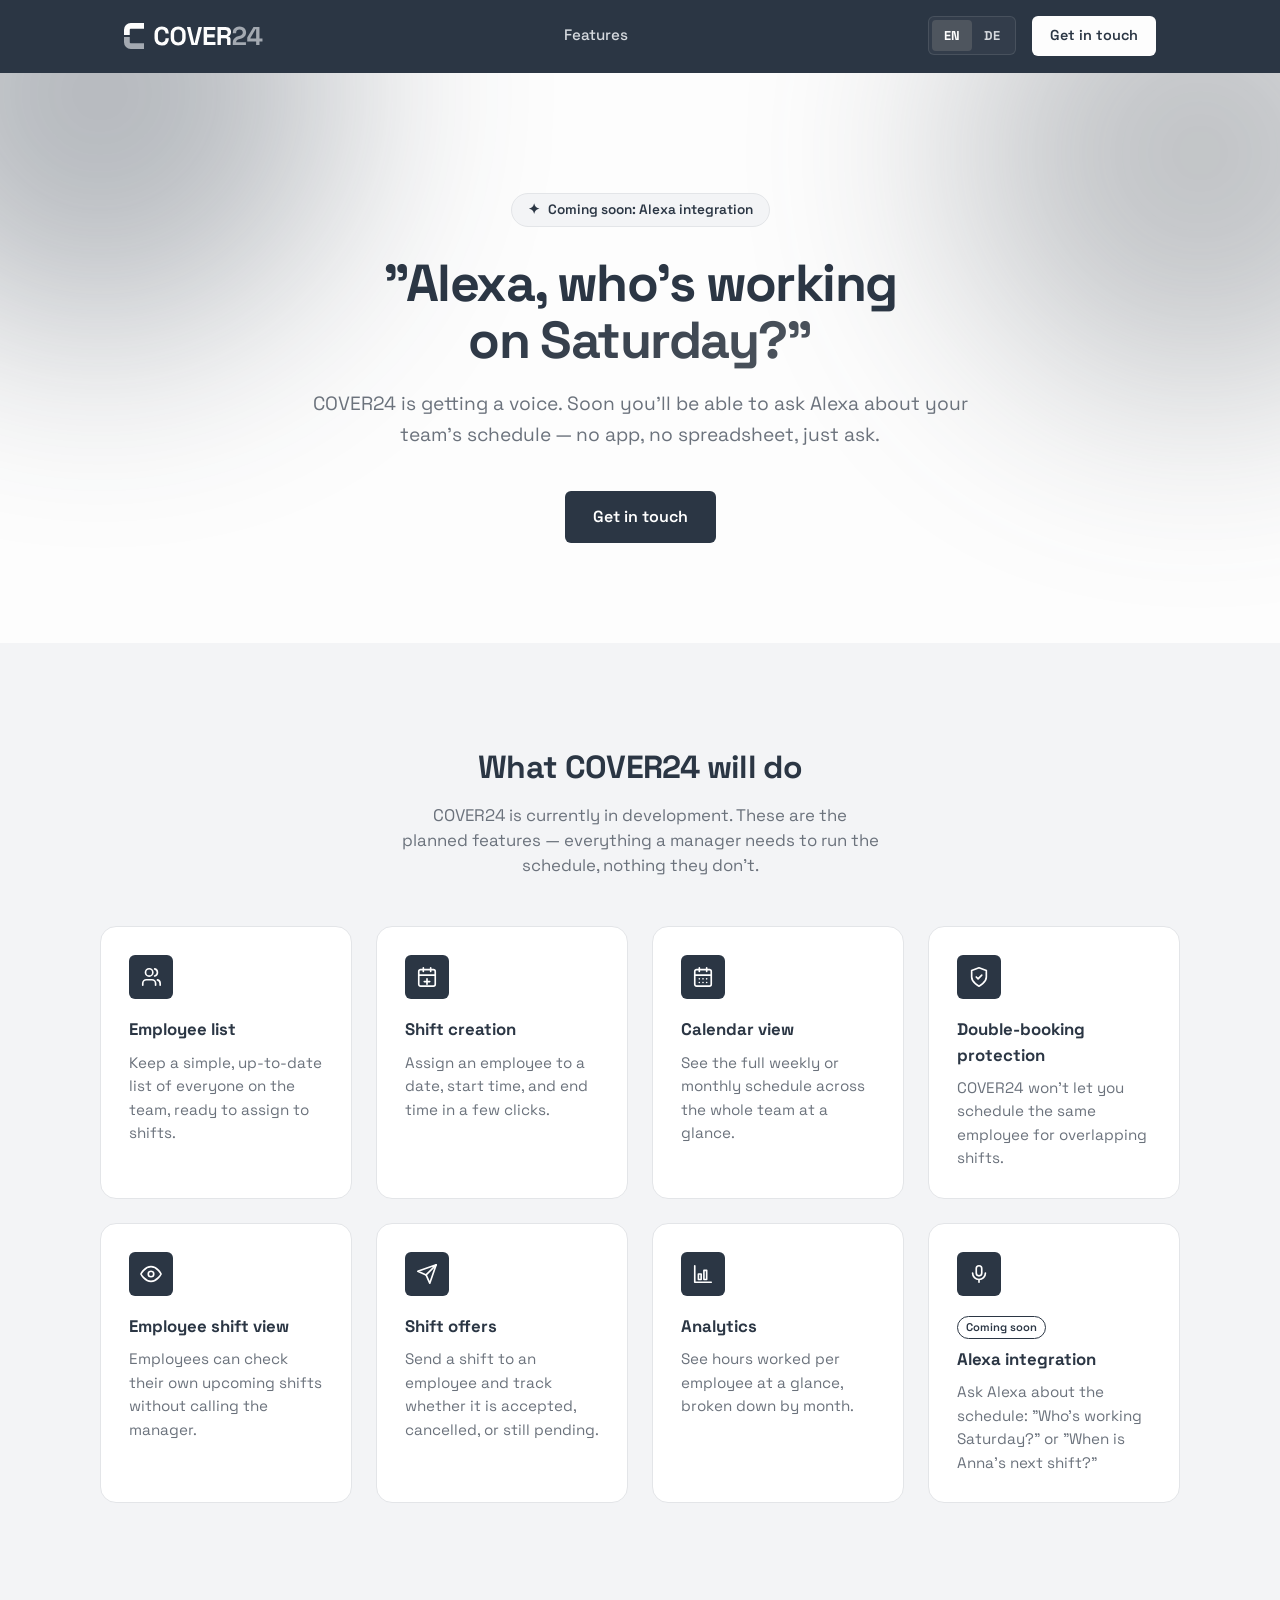
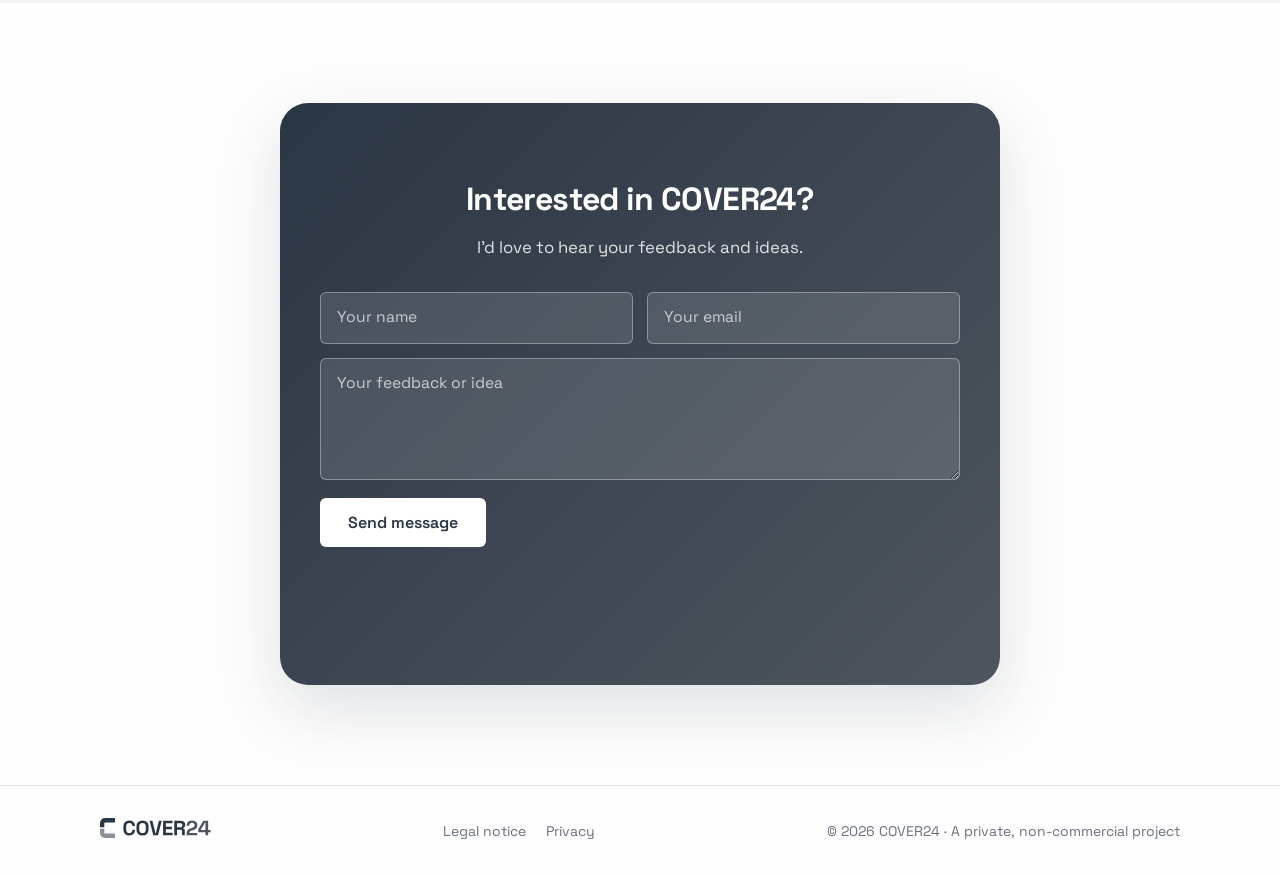
==== commit dec7968c: "Update feature descriptions to reflect current development status" ====
--- a/marketing/index.html
+++ b/marketing/index.html
@@ -108,8 +108,8 @@
 
     <section class="features" id="features">
       <div class="features-inner">
-        <h2>What COVER24 does</h2>
-        <p class="section-sub">Everything a manager needs to run the schedule, nothing they don't.</p>
+        <h2>What COVER24 will do</h2>
+        <p class="section-sub">COVER24 is currently in development. These are the planned features — everything a manager needs to run the schedule, nothing they don't.</p>
         <div class="feature-grid">
           <div class="feature-card">
             <div class="feature-icon">
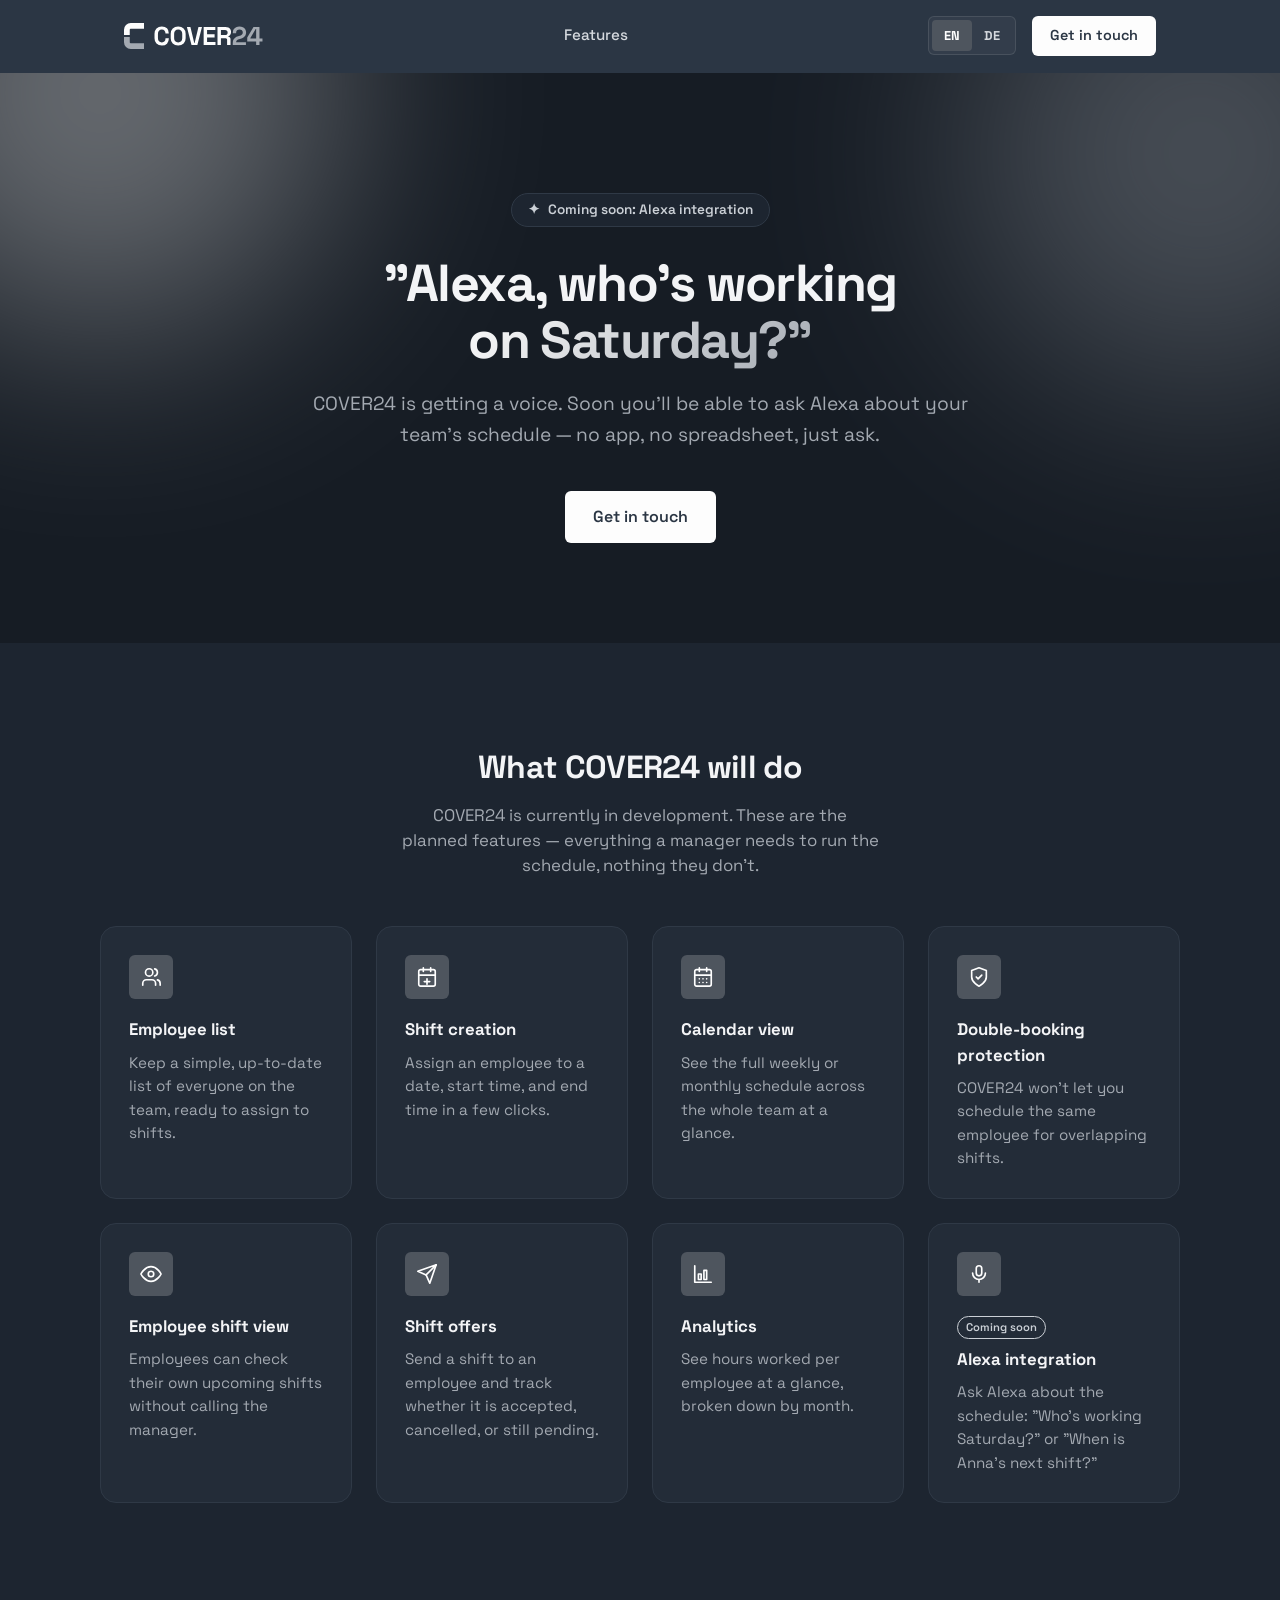
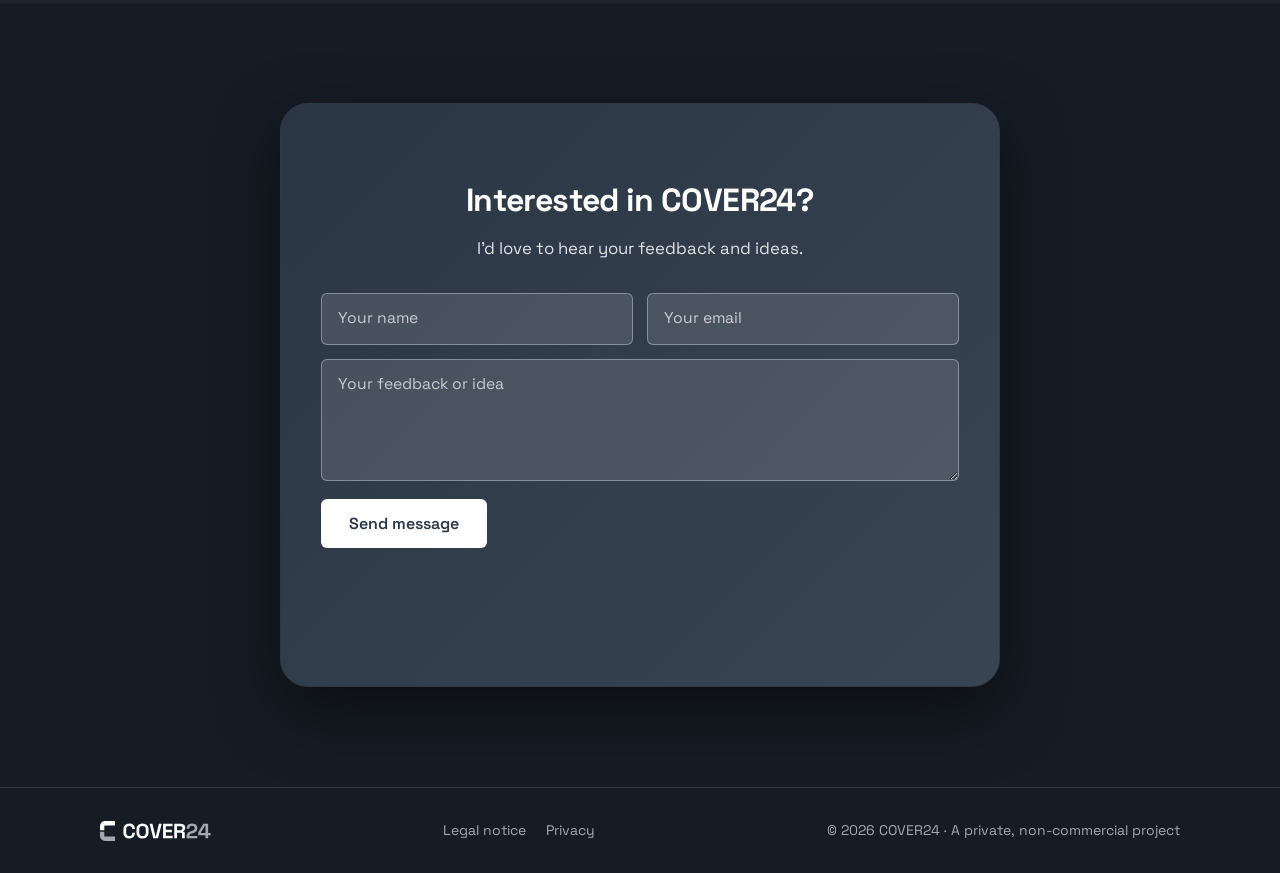
==== commit 7be8cf84: "Add dark mode support and update styles for improved accessibility" ====
--- a/marketing/index.html
+++ b/marketing/index.html
@@ -13,6 +13,7 @@
   <link rel="alternate" hreflang="de" href="https://cover24.app/de/" />
   <link rel="alternate" hreflang="x-default" href="https://cover24.app/" />
   <meta name="theme-color" content="#2b3644" />
+  <meta name="color-scheme" content="dark" />
 
   <meta property="og:type" content="website" />
   <meta property="og:site_name" content="COVER24" />
@@ -194,8 +195,8 @@
   <footer class="footer">
     <div class="footer-inner">
       <span class="footer-logo">
-        <picture><source srcset="cover24-c-light.svg" media="(prefers-color-scheme: dark)" /><img src="cover24-c-dark.svg" alt="" class="logo-mark" /></picture>
-        <picture><source srcset="cover24-wordmark-light.svg" media="(prefers-color-scheme: dark)" /><img src="cover24-wordmark.svg" alt="COVER24" /></picture>
+        <img src="cover24-c-light.svg" alt="" class="logo-mark" />
+        <img src="cover24-wordmark-light.svg" alt="COVER24" />
       </span>
       <nav class="footer-links" aria-label="Legal">
         <a href="legal-notice/">Legal notice</a>
--- a/marketing/styles.css
+++ b/marketing/styles.css
@@ -33,36 +33,20 @@
 }
 
 :root {
-  --bg: #fdfdfd;
-  --bg-alt: #f3f4f6;
-  --surface: #ffffff;
-  --text: #2b3644;
-  --text-muted: #6b727c;
-  --border: #e3e5e8;
-  --accent-1: #2b3644;
-  --accent-2: #4e555e;
+  color-scheme: dark;
+  --bg: #161c24;
+  --bg-alt: #1d2530;
+  --surface: #232c38;
+  --text: #f3f4f6;
+  --text-muted: #a3a9b1;
+  --border: #2f3946;
+  --accent-1: #fdfdfd;
+  --accent-2: #a3a9b1;
   --accent-gradient: linear-gradient(135deg, var(--accent-1), var(--accent-2));
-  --accent-solid: #2b3644;
-  --shadow-sm: 0 1px 2px rgba(43, 54, 68, 0.06);
-  --shadow-md: 0 8px 24px rgba(43, 54, 68, 0.08);
-  --shadow-lg: 0 24px 64px rgba(43, 54, 68, 0.14);
-}
-
-@media (prefers-color-scheme: dark) {
-  :root {
-    --bg: #161c24;
-    --bg-alt: #1d2530;
-    --surface: #232c38;
-    --text: #f3f4f6;
-    --text-muted: #a3a9b1;
-    --border: #2f3946;
-    --accent-1: #fdfdfd;
-    --accent-2: #a3a9b1;
-    --accent-solid: #cbd0d6;
-    --shadow-sm: 0 1px 2px rgba(0, 0, 0, 0.3);
-    --shadow-md: 0 8px 24px rgba(0, 0, 0, 0.35);
-    --shadow-lg: 0 24px 64px rgba(0, 0, 0, 0.5);
-  }
+  --accent-solid: #cbd0d6;
+  --shadow-sm: 0 1px 2px rgba(0, 0, 0, 0.3);
+  --shadow-md: 0 8px 24px rgba(0, 0, 0, 0.35);
+  --shadow-lg: 0 24px 64px rgba(0, 0, 0, 0.5);
 }
 
 * {
@@ -216,8 +200,8 @@
   display: inline-flex;
   align-items: center;
   gap: 8px;
-  background: #2b3644;
-  color: #fff;
+  background: #fdfdfd;
+  color: #2b3644;
   text-decoration: none;
   font-weight: 600;
   font-size: 1rem;
@@ -227,7 +211,7 @@
 }
 
 .btn-primary:hover {
-  background: #1f2833;
+  background: #e3e5e8;
 }
 
 /* Hero */
@@ -372,7 +356,7 @@
   width: 44px;
   height: 44px;
   border-radius: 6px;
-  background: #2b3644;
+  background: #4e555e;
   display: flex;
   align-items: center;
   justify-content: center;
@@ -463,7 +447,8 @@
   max-width: 720px;
   margin: 0 auto;
   text-align: center;
-  background: var(--accent-gradient);
+  background: linear-gradient(135deg, #2b3644, #3a4553);
+  border: 1px solid var(--border);
   border-radius: 28px;
   padding: 72px 40px;
   box-shadow: var(--shadow-lg);
@@ -689,28 +674,6 @@
   color: #2b3644;
   padding: 0 4px;
   border-radius: 3px;
-}
-
-/* Dark mode adjustments */
-
-@media (prefers-color-scheme: dark) {
-  .btn-primary {
-    background: #fdfdfd;
-    color: #2b3644;
-  }
-
-  .btn-primary:hover {
-    background: #e3e5e8;
-  }
-
-  .feature-icon {
-    background: #4e555e;
-  }
-
-  .cta-inner {
-    background: linear-gradient(135deg, #2b3644, #3a4553);
-    border: 1px solid var(--border);
-  }
 }
 
 /* Side nav (small screens) */
